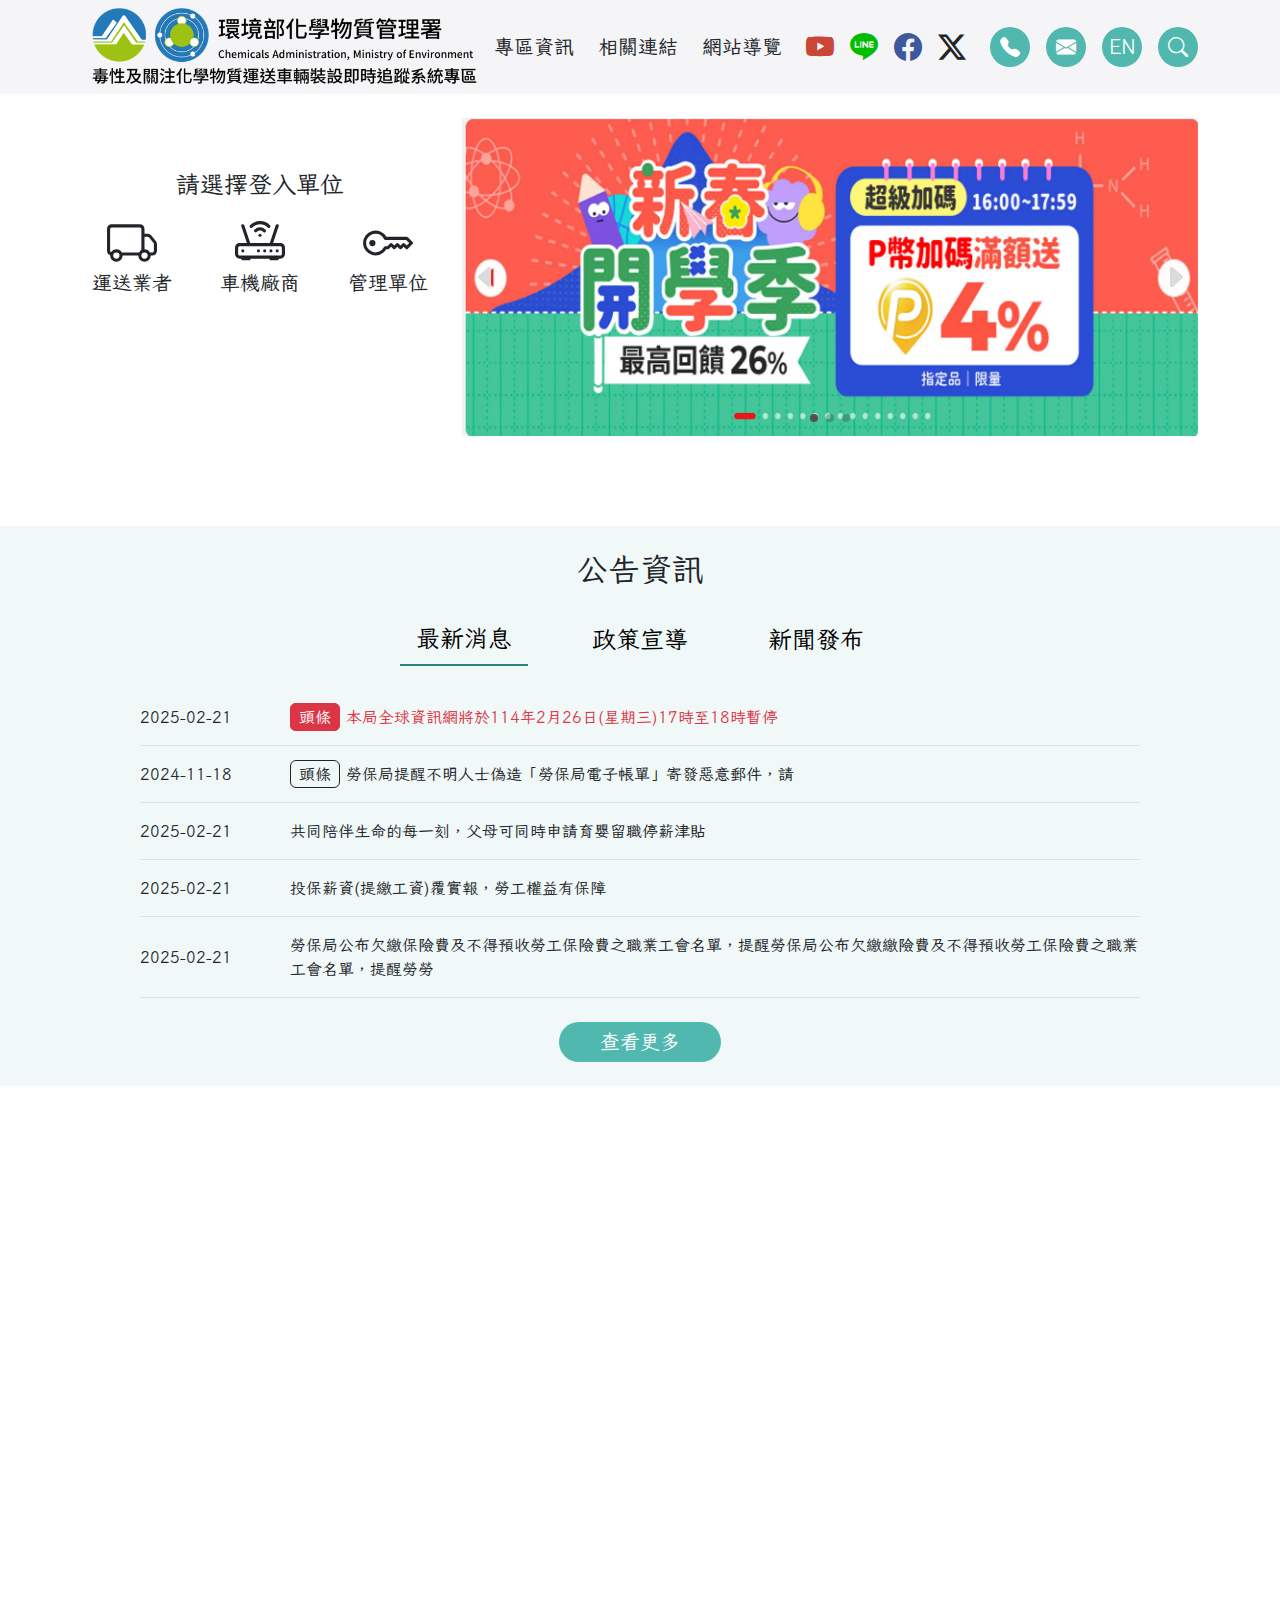
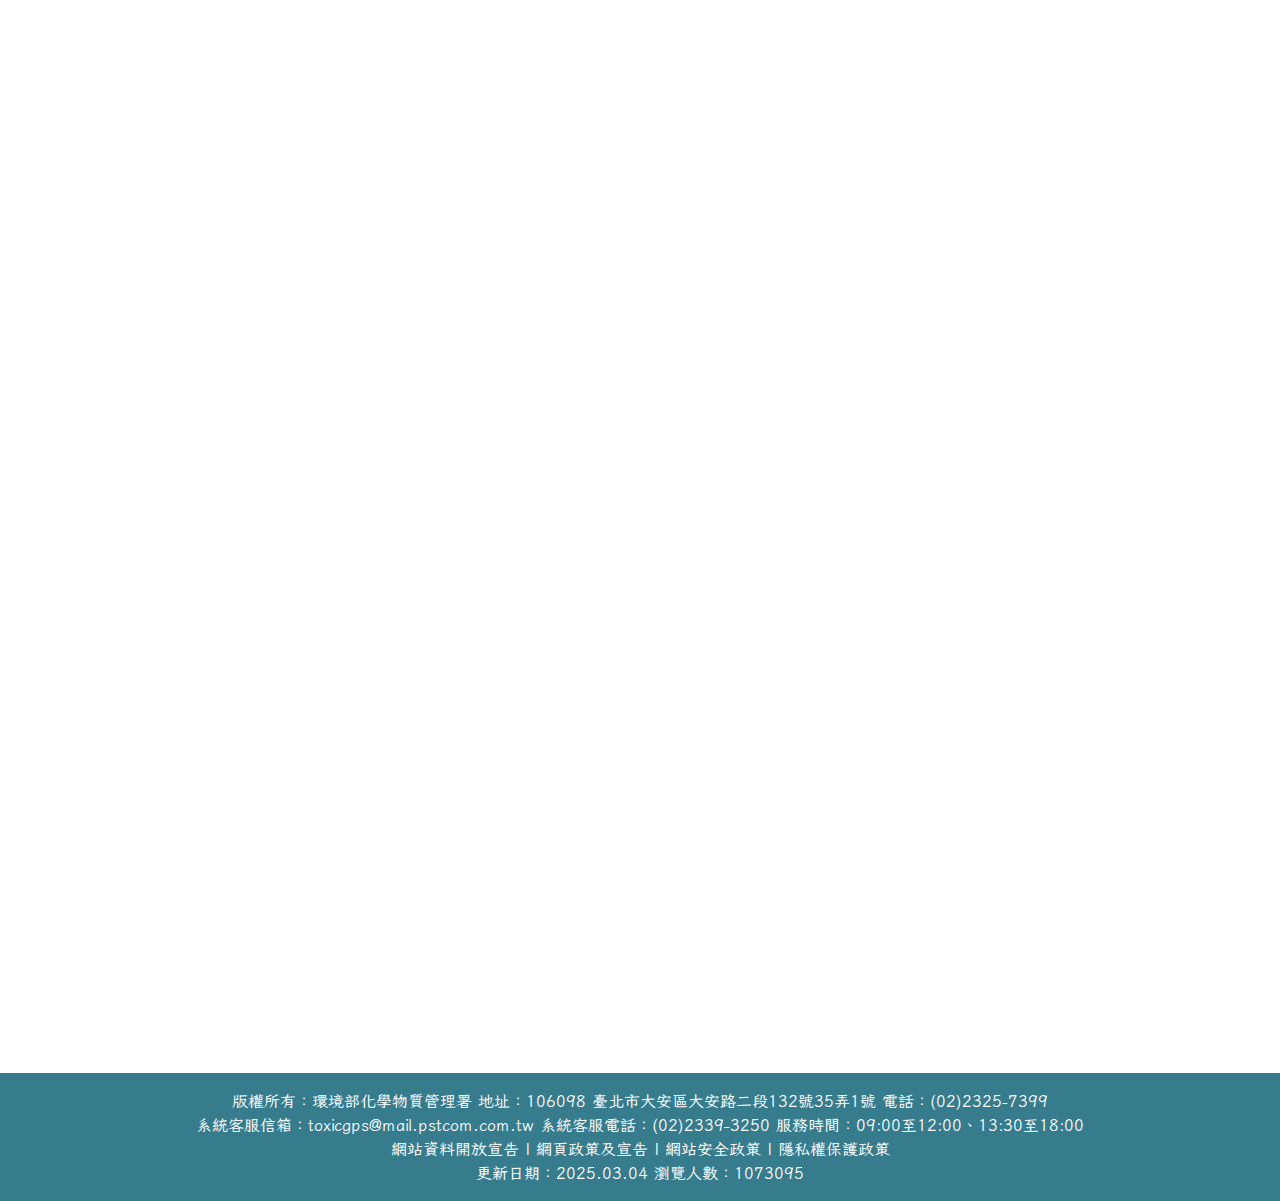
==== index.html @ 1adae169 "調整RWD" ====
<!DOCTYPE html>
<html lang="zh-Hant-TW">
  <head>
    <meta charset="UTF-8" />
    <meta name="viewport" content="width=device-width, initial-scale=1.0" />
    <link href="./images/favicon.png" rel="icon" type="image/x-icon" />
    <title>毒性及關注化學物質運送車輛即時追蹤系統專區</title>
    <link rel="stylesheet" href="./css/bootstrap.min.css" />
    <link rel="stylesheet" href="./css/bootstrap-icons.min.css" />
    <link rel="stylesheet" href="./css/swiper-bundle.min.css" />
    <link rel="stylesheet" href="./css/aos.css" />
    <link rel="stylesheet" href="./css/base.css" />
    <link rel="stylesheet" href="./css/index.css" />
  </head>
  <body>
    <header class="headerBg fixed-top p-2" style="z-index: 100">
      <a href="#R" class="tactile" title="跳到主要內容"
        ><span>跳到主要內容</span></a
      >
      <div class="container d-block d-xl-flex justify-content-between">
        <a href="./index.html" class="logo d-block mx-auto mx-xl-0 mb-3 mb-md-0"
          ><h1>環境部化學物質管理署</h1></a
        >
        <nav class="d-flex justify-content-between justify-content-lg-start gap-4 px-3 px-lg-0">
          <ul class="infoList d-block d-lg-flex align-items-center gap-4">
            <li class="infoWrapItem"><p class="fsc-1">專區資訊</p></li>
            <li><a href="./02g.html" class="fsc-1">相關連結</a></li>
            <li><a href="./sitemap.html" class="fsc-1">網站導覽</a></li>
          </ul>
          <div class="d-lg-flex gap-4">
            <ul class="d-flex align-items-center gap-3 mb-2 mb-md-0">
              <li>
                <a href="#"
                  ><i class="bi bi-youtube fsc-3" style="color: #ca4638"></i
                ></a>
              </li>
              <li>
                <a href="#"
                  ><i class="bi bi-line fsc-3" style="color: #00bd00"></i
                ></a>
              </li>
              <li>
                <a href="#"
                  ><i class="bi bi-facebook fsc-3" style="color: #3c589e"></i
                ></a>
              </li>
              <li>
                <a href="#"><i class="bi bi-twitter-x fsc-3"></i></a>
              </li>
            </ul>
            <ul class="d-flex align-items-center gap-3">
              <li>
                <a
                  href="./contactphone.html"
                  class="iconBg d-flex justify-content-center align-items-center rounded-5"
                  ><i class="bi bi-telephone-fill text-white fsc-1"></i
                ></a>
              </li>
              <li>
                <a
                  href="https://epamail.moenv.gov.tw/Front/MailBoxHome"
                  target="_blank"
                  rel="noopener"
                  class="iconBg d-flex justify-content-center align-items-center rounded-5"
                  ><i class="bi bi-envelope-fill text-white fsc-1"></i
                ></a>
              </li>
              <li>
                <a
                  href="#"
                  class="iconBg d-flex justify-content-center align-items-center rounded-5"
                  ><span class="text-white fsc-1">EN</span></a
                >
              </li>
              <li>
                <a
                  href="./search.html"
                  class="iconBg d-flex justify-content-center align-items-center rounded-5"
                  ><i class="bi bi-search text-white fsc-1"></i
                ></a>
              </li>
            </ul>
          </div>
        </nav>
      </div>

      <div class="headerInfoWrap container position-relative gap-5 p-4">
        <ul>
          <li class="fsc-1 mb-2" style="color: #7f7f7f">車輛審驗</li>
          <li class="fsc-1 ms-3 mb-2">
            <a href="./02c.html">正式核可車機型號</a>
          </li>
          <li class="fsc-1 ms-3 mb-2">環境部委託審驗單位</li>
        </ul>
        <ul>
          <li class="fsc-1 mb-2" style="color: #7f7f7f">操作流程</li>
          <li class="fsc-1 ms-3 mb-2">
            <a
              href="https://toxicgps.moenv.gov.tw/gpszone/download/113%E5%B9%B4%E6%AF%92%E9%97%9C%E5%8C%96%E7%89%A9GPS%E5%AF%A9%E9%A9%97%E6%89%8B%E5%86%8A.pdf
            "
              target="_blank"
              >系統審驗操作手冊</a
            >
          </li>
          <li class="fsc-1 ms-3 mb-2">系統審驗操作影片</li>
        </ul>
        <ul>
          <li class="fsc-1 mb-2" style="color: #7f7f7f">參考資料</li>
          <li class="fsc-1 ms-3 mb-2">
            <a
              href="https://toxicgps.moenv.gov.tw/gpszone/download/113GPS%E8%AA%AA%E6%98%8E%E6%9C%83%E7%B0%A1%E5%A0%B1_%E4%BF%AE%E8%A8%82%E7%89%88.pdf
            "
              target="_blank"
              >業者說明會簡報</a
            >
          </li>
          <li class="fsc-1 ms-3 mb-2">
            <a
              href="https://toxicgps.moenv.gov.tw/gpszone/download/%E8%BB%8A%E6%A9%9F%E5%85%88%E6%9C%9F%E6%B8%AC%E8%A9%A6%E6%96%87%E4%BB%B6_112.zip
            "
              >車機先期測試資料表</a
            >
          </li>
        </ul>
      </div>
    </header>
    <div class="backdrop-blur position-fixed start-0 top-0"></div>
    <main class="mainTop">
      <section class="position-relative" data-aos="fade-right">
        <a accesskey="R" href="#R" name="R" title="主內容區域" id="AR">:::</a>
        <div class="container">
          <div class="row my-4" style="min-height: 384px">
            <div id="loginList" class="col-lg-4 order-1 order-lg-0 mt-4">
              <p class="text-center fsc-2 mt-4 mb-3">請選擇登入單位</p>
              <div class="d-flex justify-content-center gap-5">
                <div id="userBtn" class="cursor-pointer text-center">
                  <svg
                    xmlns="http://www.w3.org/2000/svg"
                    width="50"
                    height="50"
                    fill="currentColor"
                    class="bi bi-truck"
                    viewBox="0 0 16 16"
                  >
                    <path
                      d="M0 3.5A1.5 1.5 0 0 1 1.5 2h9A1.5 1.5 0 0 1 12 3.5V5h1.02a1.5 1.5 0 0 1 1.17.563l1.481 1.85a1.5 1.5 0 0 1 .329.938V10.5a1.5 1.5 0 0 1-1.5 1.5H14a2 2 0 1 1-4 0H5a2 2 0 1 1-3.998-.085A1.5 1.5 0 0 1 0 10.5zm1.294 7.456A2 2 0 0 1 4.732 11h5.536a2 2 0 0 1 .732-.732V3.5a.5.5 0 0 0-.5-.5h-9a.5.5 0 0 0-.5.5v7a.5.5 0 0 0 .294.456M12 10a2 2 0 0 1 1.732 1h.768a.5.5 0 0 0 .5-.5V8.35a.5.5 0 0 0-.11-.312l-1.48-1.85A.5.5 0 0 0 13.02 6H12zm-9 1a1 1 0 1 0 0 2 1 1 0 0 0 0-2m9 0a1 1 0 1 0 0 2 1 1 0 0 0 0-2"
                    />
                  </svg>
                  <p class="fsc-1">運送業者</p>
                </div>
                <div class="cursor-pointer text-center">
                  <svg
                    xmlns="http://www.w3.org/2000/svg"
                    width="50"
                    height="50"
                    fill="currentColor"
                    class="bi bi-router"
                    viewBox="0 0 16 16"
                  >
                    <path
                      d="M5.525 3.025a3.5 3.5 0 0 1 4.95 0 .5.5 0 1 0 .707-.707 4.5 4.5 0 0 0-6.364 0 .5.5 0 0 0 .707.707"
                    />
                    <path
                      d="M6.94 4.44a1.5 1.5 0 0 1 2.12 0 .5.5 0 0 0 .708-.708 2.5 2.5 0 0 0-3.536 0 .5.5 0 0 0 .707.707ZM2.5 11a.5.5 0 1 1 0-1 .5.5 0 0 1 0 1m4.5-.5a.5.5 0 1 0 1 0 .5.5 0 0 0-1 0m2.5.5a.5.5 0 1 1 0-1 .5.5 0 0 1 0 1m1.5-.5a.5.5 0 1 0 1 0 .5.5 0 0 0-1 0m2 0a.5.5 0 1 0 1 0 .5.5 0 0 0-1 0"
                    />
                    <path
                      d="M2.974 2.342a.5.5 0 1 0-.948.316L3.806 8H1.5A1.5 1.5 0 0 0 0 9.5v2A1.5 1.5 0 0 0 1.5 13H2a.5.5 0 0 0 .5.5h2A.5.5 0 0 0 5 13h6a.5.5 0 0 0 .5.5h2a.5.5 0 0 0 .5-.5h.5a1.5 1.5 0 0 0 1.5-1.5v-2A1.5 1.5 0 0 0 14.5 8h-2.306l1.78-5.342a.5.5 0 1 0-.948-.316L11.14 8H4.86zM14.5 9a.5.5 0 0 1 .5.5v2a.5.5 0 0 1-.5.5h-13a.5.5 0 0 1-.5-.5v-2a.5.5 0 0 1 .5-.5z"
                    />
                    <path d="M8.5 5.5a.5.5 0 1 1-1 0 .5.5 0 0 1 1 0" />
                  </svg>
                  <p class="fsc-1">車機廠商</p>
                </div>
                <div class="cursor-pointer text-center">
                  <svg
                    xmlns="http://www.w3.org/2000/svg"
                    width="50"
                    height="50"
                    fill="currentColor"
                    class="bi bi-key"
                    viewBox="0 0 16 16"
                  >
                    <path
                      d="M0 8a4 4 0 0 1 7.465-2H14a.5.5 0 0 1 .354.146l1.5 1.5a.5.5 0 0 1 0 .708l-1.5 1.5a.5.5 0 0 1-.708 0L13 9.207l-.646.647a.5.5 0 0 1-.708 0L11 9.207l-.646.647a.5.5 0 0 1-.708 0L9 9.207l-.646.647A.5.5 0 0 1 8 10h-.535A4 4 0 0 1 0 8m4-3a3 3 0 1 0 2.712 4.285A.5.5 0 0 1 7.163 9h.63l.853-.854a.5.5 0 0 1 .708 0l.646.647.646-.647a.5.5 0 0 1 .708 0l.646.647.646-.647a.5.5 0 0 1 .708 0l.646.647.793-.793-1-1h-6.63a.5.5 0 0 1-.451-.285A3 3 0 0 0 4 5"
                    />
                    <path d="M4 8a1 1 0 1 1-2 0 1 1 0 0 1 2 0" />
                  </svg>
                  <p class="fsc-1">管理單位</p>
                </div>
              </div>
            </div>
            <div id="userWrap" class="d-none col-lg-4 order-1 order-lg-0">
              <div
                id="userSelect"
                class="d-flex justify-content-between align-items-center mt-4 mb-3"
              >
                <div class="d-flex">
                  <div class="text-center px-3">
                    <svg
                      xmlns="http://www.w3.org/2000/svg"
                      width="50"
                      height="50"
                      fill="currentColor"
                      class="bi bi-truck"
                      viewBox="0 0 16 16"
                    >
                      <path
                        d="M0 3.5A1.5 1.5 0 0 1 1.5 2h9A1.5 1.5 0 0 1 12 3.5V5h1.02a1.5 1.5 0 0 1 1.17.563l1.481 1.85a1.5 1.5 0 0 1 .329.938V10.5a1.5 1.5 0 0 1-1.5 1.5H14a2 2 0 1 1-4 0H5a2 2 0 1 1-3.998-.085A1.5 1.5 0 0 1 0 10.5zm1.294 7.456A2 2 0 0 1 4.732 11h5.536a2 2 0 0 1 .732-.732V3.5a.5.5 0 0 0-.5-.5h-9a.5.5 0 0 0-.5.5v7a.5.5 0 0 0 .294.456M12 10a2 2 0 0 1 1.732 1h.768a.5.5 0 0 0 .5-.5V8.35a.5.5 0 0 0-.11-.312l-1.48-1.85A.5.5 0 0 0 13.02 6H12zm-9 1a1 1 0 1 0 0 2 1 1 0 0 0 0-2m9 0a1 1 0 1 0 0 2 1 1 0 0 0 0-2"
                      />
                    </svg>
                    <p class="fsc-1">運送業者</p>
                  </div>
                  <div id="line"></div>
                </div>

                <div
                  id="selectLogin"
                  class="d-flex flex-column justify-content-center gap-2"
                >
                  <button
                    type="button"
                    class="selectBtnCustom d-block mx-auto fsc-1 px-3 active"
                    data-select-login="card"
                  >
                    自然人憑證登入</button
                  ><button
                    type="button"
                    class="selectBtnCustom d-block mx-auto fsc-1 px-3"
                    data-select-login="account"
                  >
                    帳號密碼登入
                  </button>
                </div>
                <i
                  id="userCloseBtn"
                  class="cursor-pointer bi bi-x-circle fsc-4"
                ></i>
              </div>
              <div id="cardForm" class="p-2">
                <div class="d-flex align-items-center gap-2 mb-2">
                  <label for="cardNumber" class="form-label w-15 fsc-1"
                    >卡片</label
                  >
                  <input
                    type="text"
                    class="form-control w-50 border-black"
                    id="cardNumber"
                  />
                  <button type="button" class="btnCustom w-35 fsc-1">重新偵測</button>
                </div>
                <div class="d-flex align-items-center gap-2 mb-2">
                  <label for="pinNumber" class="form-label w-15 fsc-1"
                    >PIN碼</label
                  >
                  <input
                    type="text"
                    class="form-control w-85 border-black"
                    id="pinNumber"
                  />
                </div>
                <div class="d-flex justify-content-between gap-3 p-2">
                  <button
                    type="button"
                    id="cardNoticeBtn"
                    class="btnCustom position-relative fsc-1"
                  >
                    注意事項
                  </button>
                  <div
                    id="cardNoticeWrap"
                    class="d-none position-absolute bg-white border border-black rounded-2 p-2"
                    style="width: 380px; z-index: 50; margin-top: 4rem"
                  >
                    <ol>
                      <li class="mb-2">
                        <p>
                          1.
                          請將憑證插入讀卡機進行登入驗證，系統未讀取到卡片請按「重新偵測卡片」。
                        </p>
                      </li>
                      <li class="mb-2">
                        <p>
                          2.
                          尚未安裝客戶端程式、無法正常使用者，請(重新)安裝跨平台網頁元件<a
                            href="https://moica.nat.gov.tw/rac_plugin.html"
                            target="_blank"
                            style="color: blue"
                            >(https://moica.nat.gov.tw/rac_plugin.html)</a
                          >。
                        </p>
                      </li>
                      <li>
                        <p>
                          3.
                          自然人憑證帳號申請及綁定操作流程請參考「專區訊息」>「操作流程」。
                        </p>
                      </li>
                    </ol>
                    <div
                      class="position-absolute top-0 start-100 translate-middle"
                      style="z-index: 60"
                    >
                      <i
                        id="noticeCloseBtn"
                        class="cursor-pointer bi bi-x-circle-fill fsc-3"
                      ></i>
                    </div>
                  </div>
                  <button type="button" class="registerBtn btnCustom fsc-1">申請帳號</button
                  ><button type="button" class="btnCustom fsc-1">登入</button>
                </div>
              </div>
              <div id="accountForm" class="d-none p-2">
                <div class="d-flex align-items-center gap-2 mb-2">
                  <label for="accountUser" class="form-label w-15 fsc-1"
                    >帳號</label
                  >
                  <input
                    type="text"
                    class="form-control w-75 border-black"
                    id="accountUser"
                  />
                </div>
                <div class="d-flex align-items-center gap-2 mb-2">
                  <label for="accountPassword" class="form-label w-15 fsc-1"
                    >密碼</label
                  >
                  <input
                    type="password"
                    class="form-control w-75 border-black"
                    id="accountPassword"
                  />
                </div>
                <div class="d-flex align-items-center gap-2 mb-2">
                  <label for="checkNumber" class="form-label w-15 fsc-1"
                    >驗證碼</label
                  >
                  <input
                    type="text"
                    class="form-control w-25 border-black"
                    id="checkNumber"
                  />
                  <img
                    src="./images/checkNumber.png"
                    class="w-25 me-2"
                    alt=""
                  />
                  <div class="d-flex gap-3 w-25">
                    <i class="cursor-pointer bi bi-arrow-clockwise fsc-4"></i
                    ><i class="cursor-pointer bi bi-volume-up-fill fsc-4"></i>
                  </div>
                </div>
                <div class="d-flex justify-content-between gap-3 p-2">
                  <button type="button" class="registerBtn btnCustom fsc-1">申請帳號</button
                  ><button type="button" class="btnCustom fsc-1">忘記密碼</button
                  ><button type="button" class="btnCustom fsc-1">登入</button>
                </div>
              </div>
            </div>
            <div class="col-lg-8 order-0 order-lg-1">
              <div class="swiper newsSwiper">
                <div class="swiper-wrapper">
                  <div class="swiper-slide">
                    <img
                      src="./images/example.png"
                      class="d-block w-100"
                      alt="..."
                    />
                  </div>
                  <div class="swiper-slide">
                    <img
                      src="./images/example.png"
                      class="d-block w-100"
                      alt="..."
                    />
                  </div>
                  <div class="swiper-slide">
                    <img
                      src="./images/example.png"
                      class="d-block w-100"
                      alt="..."
                    />
                  </div>
                </div>
                <div class="swiper-pagination"></div>

                <div class="swiper-button-prev">
                  <i
                    class="bi bi-caret-left-fill fsc-3"
                    style="color: #dbdbdb"
                  ></i>
                </div>
                <div class="swiper-button-next">
                  <i
                    class="bi bi-caret-right-fill fsc-3"
                    style="color: #dbdbdb"
                  ></i>
                </div>
              </div>
            </div>
          </div>
        </div>
      </section>

      <section class="newsBg" data-aos="fade-left">
        <div class="container">
          <h2 class="text-center fsc-4 py-4">公告資訊</h2>

          <nav>
            <div
              class="nav nav-tabs d-flex justify-content-center gap-3 gap-md-5 border-0"
              id="info-tab"
              role="tablist"
            >
              <button
                class="nav-link bg-transparent border-0 fsc-2 active"
                style="color: #000"
                id="information-tab"
                data-bs-toggle="tab"
                data-bs-target="#nav-information"
                type="button"
                role="tab"
                aria-controls="nav-information"
                aria-selected="true"
              >
                最新消息
              </button>
              <button
                class="nav-link bg-transparent border-0 fsc-2"
                style="color: #000"
                id="policy-tab"
                data-bs-toggle="tab"
                data-bs-target="#nav-policy"
                type="button"
                role="tab"
                aria-controls="nav-policy"
                aria-selected="false"
              >
                政策宣導
              </button>
              <button
                class="nav-link bg-transparent border-0 fsc-2"
                style="color: #000"
                id="news-tab"
                data-bs-toggle="tab"
                data-bs-target="#nav-news"
                type="button"
                role="tab"
                aria-controls="nav-news"
                aria-selected="false"
              >
                新聞發布
              </button>
            </div>
          </nav>
          <div class="tab-content" id="nav-tabInfoContent">
            <div
              class="tab-pane fade show p-2 p-md-4 active"
              id="nav-information"
              role="tabpanel"
              aria-labelledby="nav-information-tab"
              tabindex="0"
            >
              <ul
                class="newsContent d-block mx-auto text-left mb-4"
                style="max-width: 1000px"
              >
                <li class="border-bottom py-3">
                  <time>2025-02-21</time>
                  <p class="text-danger">
                    <span
                      class="bg-danger border border-danger rounded-2 text-white px-2 py-1"
                      >頭條</span
                    >
                    本局全球資訊網將於114年2月26日(星期三)17時至18時暫停
                  </p>
                </li>
                <li class="border-bottom py-3">
                  <time>2024-11-18</time>
                  <p>
                    <span class="border border-dark rounded-2 px-2 py-1"
                      >頭條</span
                    >
                    勞保局提醒不明人士偽造「勞保局電子帳單」寄發惡意郵件，︀請
                  </p>
                </li>
                <li class="border-bottom py-3">
                  <time>2025-02-21</time>
                  <p>共同陪伴生命的每一刻，︀父母可同時申請育嬰留職停薪津貼</p>
                </li>
                <li class="border-bottom py-3">
                  <time>2025-02-21</time>
                  <p>投保薪資(提繳工資)覆實報，︀勞工權益有保障</p>
                </li>
                <li class="border-bottom py-3">
                  <time>2025-02-21</time>
                  <p>
                    勞保局公布欠繳保險費及不得預收勞工保險費之職業工會名單，︀提醒勞保局公布欠繳繳險費及不得預收勞工保險費之職業工會名單，︀提醒勞勞
                  </p>
                </li>
              </ul>
              <button type="button" class="btnCustom d-block mx-auto fsc-1 px-4 py-1">
                查看更多
              </button>
            </div>
            <div
              class="tab-pane fade p-2 p-md-4"
              id="nav-policy"
              role="tabpanel"
              aria-labelledby="nav-policy-tab"
              tabindex="0"
            >
              ...
            </div>
            <div
              class="tab-pane fade p-2 p-md-4"
              id="nav-news"
              role="tabpanel"
              aria-labelledby="nav-news-tab"
              tabindex="0"
            >
              ...
            </div>
          </div>
        </div>
      </section>

      <section data-aos="fade-up">
        <div class="container">
          <h2 class="text-center fsc-4 py-4">熱門服務</h2>

          <nav>
            <div
              class="nav nav-tabs d-flex flex-column flex-lg-row justify-content-center align-items-center gap-5 border-0 mx-auto mb-4"
              id="service-tab"
              role="tablist"
            >
              <button
                class="nav-link d-flex align-items-center bg-transparent border-0 fsc-2"
                style="color: #000"
                id="rate-tab"
                data-bs-toggle="tab"
                data-bs-target="#nav-rate"
                type="button"
                role="tab"
                aria-controls="nav-rate"
                aria-selected="true"
              >
                <img
                  src="./images/checked.png"
                  class="me-2"
                  style="width: 50px; height: 50px"
                />即時追蹤系統妥善率
              </button>
              <button
                class="nav-link d-flex align-items-center bg-transparent border-0 fsc-2 active"
                style="color: #000"
                id="nav-approve-tab"
                data-bs-toggle="tab"
                data-bs-target="#nav-approve"
                type="button"
                role="tab"
                aria-controls="nav-approve"
                aria-selected="false"
              >
                <img
                  src="./images/protection.png"
                  class="me-2"
                  style="width: 50px; height: 50px"
                />正式核可車輛
              </button>
              <button
                class="nav-link d-flex align-items-center bg-transparent border-0 fsc-2"
                style="color: #000"
                id="nav-proof-tab"
                data-bs-toggle="tab"
                data-bs-target="#nav-proof"
                type="button"
                role="tab"
                aria-controls="nav-proof"
                aria-selected="false"
              >
                <img
                  src="./images/list.png"
                  class="me-2"
                  style="width: 50px; height: 50px"
                />操作證明文件查詢
              </button>
            </div>
          </nav>
          <div class="tab-content mb-4" id="nav-tabServiceContent">
            <div
              class="tab-pane fade border border-dark p-4"
              id="nav-rate"
              role="tabpanel"
              aria-labelledby="nav-rate-tab"
              tabindex="0"
            >
            <div class="row">
              <div class="col-lg-5 mb-5 mb-md-0">
                <div class="d-block d-md-flex gap-2 mb-2">
                  <div class="d-flex align-items-center w-50 mb-2 mb-md-0">
                    <label for="yearSearch" class="form-label">年度查詢：</label>
                    <select
                      id="yearSearch"
                      class="form-select w-50"
                      aria-label="year select"
                    >
                      <option selected>114</option>
                      <option value="113">113</option>
                      <option value="112">112</option>
                      <option value="111">111</option>
                    </select>
                  </div>
                  <div class="d-flex align-items-center w-50">
                    <label for="monthSearch" class="form-label">月份查詢：</label>
                    <select
                      id="monthSearch"
                      class="form-select w-50"
                      aria-label="month select"
                    >
                      <option selected>4</option>
                      <option value="3">3</option>
                      <option value="2">2</option>
                      <option value="1">1</option>
                    </select>
                  </div>
                </div>
                <p>統計日期：114/3/5</p>
                <table
                  class="table table-custom table-bordered border-white table-striped text-center"
                >
                  <thead>
                    <tr>
                      <th scope="col" class="fw-light">車機型號</th>
                      <th scope="col" class="fw-light">妥善率</th>
                    </tr>
                  </thead>
                  <tbody>
                    <tr>
                      <th scope="row" class="fw-light">富德爾FT-168 4G</th>
                      <td class="fw-light">A+</td>
                    </tr>
                    <tr>
                      <th scope="row" class="fw-light">中興MSM0901</th>
                      <td></td>
                    </tr>
                  </tbody>
                </table>
                <span>* 車輛編號謹照管制編號依序排列，無特殊意義 </span>
              </div>
              <div class="col-lg-7">
                <h3 class="fsc-2 mb-2">即時追蹤系統妥善率計算說明：</h3>
                <p>即時追蹤系統妥善率係由系統每月自動計算，以反映車機軟體、硬體及廠商提供維修服務品質是否良好，駕駛人是否維持車機正常運送，於異常狀態時是否即時聯絡車機廠商維修。</p>
                <p class="my-2">*建議新裝置即時追蹤系統者應於採購前謹慎選擇妥善率良好之車機廠商</p>
                <table
                class="table table-bordered border-black text-center mb-2"
              >
                <thead>
                  <tr>
                    <th scope="col" class="fw-light">檢核項目</th>
                    <th scope="col" class="fw-light">說明</th>
                    <th scope="col" class="fw-light">權重</th>
                  </tr>
                </thead>
                <tbody>
                  <tr>
                    <th scope="row" class="fw-light">回傳品質</th>
                    <td>該月回傳率大於85%的車輛數/(該月車機車輛總數-該月未出車之車輛數)</td>
                    <td>75%</td>
                  </tr>
                  <tr>
                    <th scope="row" class="fw-light">維修效能</th>
                    <td>1-(故障車輛數/(該月車機車輛總數-該月未出車之車輛數))</td>
                    <td>25%</td>
                  </tr>
                </tbody>
              </table>
              <h3 class="fsc-2 mb-2">妥善率等級說明：</h3>
              <p class="mb-2">＊表示目前該車機型號車輛數少於10輛</p>
              <ul class="mb-2">
                <li>A+：該車機型號妥善率≧95%</li>
                <li>A ：90%≦該車機型號妥善率<95%</li>
                <li>B+：85%≦該車機型號妥善率<90%</li>
                <li>B ：80%≦該車機型號妥善率<85%</li>
                <li>C ：60%≦該車機型號妥善率<80%</li>
                <li>D ：該車機型號妥善率<60%</li>
              </ul>
              <p>#：表示該車機型號已無車輛</p>
              </div>
            </div>
            </div>
            <div
              class="tab-pane fade show border border-dark p-4 active"
              id="nav-approve"
              role="tabpanel"
              aria-labelledby="nav-approve-tab"
              tabindex="0"
            >
              <div class="row">
                <div class="col-lg-7 mb-5 mb-md-0">
                  <div class="d-block d-md-flex gap-5 mb-2">
                    <div class="d-flex align-items-center mb-2 mb-md-0">
                      <label for="conditionalSearch" class="form-label w-50"
                        >條件查詢：</label
                      >
                      <input
                        type="text"
                        class="form-control"
                        id="conditionalSearch"
                        placeholder="請輸入車號/公司名稱"
                      />
                    </div>
                    <div class="d-flex align-items-center">
                      <label for="countySearch" class="form-label w-75"
                        >縣市：</label
                      >
                      <select
                        id="countySearch"
                        class="form-select"
                        aria-label="county select"
                      >
                        <option selected>全國</option>
                        <option value="台北市">台北市</option>
                        <option value="台中市">台中市</option>
                        <option value="高雄市">高雄市</option>
                      </select>
                    </div>
                  </div>
                  <div class="d-block d-md-flex justify-content-between">
                    <p>查詢時間：2025年1月10日 16:30:34</p>
                    <p>清單下載</p>
                  </div>
                  <table
                    class="table table-custom table-bordered border-white table-striped text-center"
                  >
                    <thead>
                      <tr>
                        <th scope="col" class="fw-light">編號</th>
                        <th scope="col" class="fw-light">車號</th>
                        <th scope="col" class="fw-light">公司名稱</th>
                        <th scope="col" class="fw-light">連絡電話</th>
                        <th scope="col" class="fw-light">縣市</th>
                        <th scope="col" class="fw-light">核可日期</th>
                      </tr>
                    </thead>
                    <tbody>
                      <tr>
                        <th scope="row"></th>
                        <td></td>
                        <td></td>
                        <td></td>
                        <td></td>
                        <td></td>
                      </tr>
                      <tr>
                        <th scope="row"></th>
                        <td></td>
                        <td></td>
                        <td></td>
                        <td></td>
                        <td></td>
                      </tr>
                      <tr>
                        <th scope="row"></th>
                        <td></td>
                        <td></td>
                        <td></td>
                        <td></td>
                        <td></td>
                      </tr>
                    </tbody>
                  </table>
                  <span>* 車輛編號謹照管制編號依序排列，無特殊意義 </span>
                </div>
                <div class="col-lg-5">
                  <div class="svg-container">
                    <svg version="1.1" id="TW_minimal" xmlns="http://www.w3.org/2000/svg" x="0px" y="0px" viewBox="-20 -5 350 430">

                      <!-- 基隆 -->
                      <g class="region" onclick="alert('基隆市')">
                        <rect x="120" y="0" width="180" height="35" rx="5" ry="5" />
                        <text x="210" y="22.5" class="regionLabel" text-anchor="middle">基隆市</text>
                      </g>

                      <!-- 臺北 -->
                      <g class="region" onclick="alert('臺北市')">
                        <rect x="240" y="35" width="60" height="35" rx="5" ry="5" />
                        <text x="270" y="57.5" class="regionLabel" text-anchor="middle">臺北市</text>
                      </g>

                      <!-- 新北 -->
                      <g class="region" onclick="alert('新北市')">
                        <rect x="120" y="35" width="120" height="35" rx="5" ry="5" />
                        <text x="180" y="57.5" class="regionLabel" text-anchor="middle">新北市</text>
                      </g>

                      <!-- 桃園 -->
                      <g class="region" onclick="alert('桃園市')">
                        <rect x="120" y="70" width="120" height="35" rx="5" ry="5" />
                        <text x="180" y="92.5" class="regionLabel" text-anchor="middle">桃園市</text>
                      </g>

                      <!-- 宜蘭 -->
                      <g class="region" onclick="alert('宜蘭縣')">
                        <rect x="240" y="70" width="60" height="70" rx="5" ry="5" />
                        <text x="270" y="107.5" class="regionLabel" text-anchor="middle">宜蘭縣</text>
                      </g>

                      <!-- 新竹市 -->
                      <g class="region" onclick="alert('新竹市')">
                        <rect x="120" y="105" width="60" height="35" rx="5" ry="5" />
                        <text x="150" y="127.5" class="regionLabel" text-anchor="middle">新竹市</text>
                      </g>

                      <!-- 新竹縣 -->
                      <g class="region" onclick="alert('新竹縣')">
                        <rect x="180" y="105" width="60" height="35" rx="5" ry="5" />
                        <text x="210" y="127.5" class="regionLabel" text-anchor="middle">新竹縣</text>
                      </g>

                      <!-- 苗栗 -->
                      <g class="region" onclick="alert('苗栗縣')">
                        <rect x="120" y="140" width="120" height="35" rx="5" ry="5" />
                        <text x="180" y="162.5" class="regionLabel" text-anchor="middle">苗栗縣</text>
                      </g>

                      <!-- 臺中 -->
                      <g class="region" onclick="alert('臺中市')">
                        <rect x="120" y="175" width="120" height="35" rx="5" ry="5" />
                        <text x="180" y="197.5" class="regionLabel" text-anchor="middle">臺中市</text>
                      </g>

                      <!-- 彰化 -->
                      <g class="region" onclick="alert('彰化縣')">
                        <rect x="120" y="210" width="60" height="35" rx="5" ry="5" />
                        <text x="150" y="232.5" class="regionLabel" text-anchor="middle">彰化縣</text>
                      </g>

                      <!-- 南投 -->
                      <g class="region" onclick="alert('南投縣')">
                        <rect x="180" y="210" width="60" height="70" rx="5" ry="5" />
                        <text x="210" y="247.5" class="regionLabel" text-anchor="middle">南投縣</text>
                      </g>

                      <!-- 雲林 -->
                      <g class="region" onclick="alert('雲林縣')">
                        <rect x="120" y="245" width="60" height="35" rx="5" ry="5" />
                        <text x="150" y="267.5" class="regionLabel" text-anchor="middle">雲林縣</text>
                      </g>

                      <!-- 嘉義市 -->
                      <g class="region" onclick="alert('嘉義市')">
                        <rect x="120" y="280" width="60" height="35" rx="5" ry="5" />
                        <text x="150" y="302.5" class="regionLabel" text-anchor="middle">嘉義市</text>
                      </g>

                      <!-- 嘉義縣 -->
                      <g class="region" onclick="alert('嘉義縣')">
                        <rect x="180" y="280" width="60" height="35" rx="5" ry="5" />
                        <text x="210" y="302.5" class="regionLabel" text-anchor="middle">嘉義縣</text>
                      </g>

                      <!-- 臺南 -->
                      <g class="region" onclick="alert('臺南市')">
                        <rect x="120" y="315" width="120" height="35" rx="5" ry="5" />
                        <text x="180" y="337.5" class="regionLabel" text-anchor="middle">臺南市</text>
                      </g>

                      <!-- 高雄 -->
                      <g class="region" onclick="alert('高雄市')">
                        <rect x="120" y="350" width="120" height="35" rx="5" ry="5" />
                        <text x="180" y="372.5" class="regionLabel" text-anchor="middle">高雄市</text>
                      </g>

                      <!-- 屏東 -->
                      <g class="region" onclick="alert('屏東縣')">
                        <rect x="120" y="385" width="180" height="35" rx="5" ry="5" />
                        <text x="210" y="407.5" class="regionLabel" text-anchor="middle">屏東縣</text>
                      </g>

                      <!-- 臺東 -->
                      <g class="region" onclick="alert('臺東縣')">
                        <rect x="240" y="280" width="60" height="105" rx="5" ry="5" />
                        <text x="270" y="337.5" class="regionLabel" text-anchor="middle">臺東縣</text>
                      </g>

                      <!-- 花蓮 -->
                      <g class="region" onclick="alert('花蓮縣')">
                        <rect x="240" y="140" width="60" height="140" rx="5" ry="5" />
                        <text x="270" y="215" class="regionLabel" text-anchor="middle">花蓮縣</text>
                      </g>

                      <!-- 澎湖 -->
                      <g class="region" onclick="alert('澎湖縣')">
                        <rect x="0" y="175" width="60" height="35" rx="5" ry="5" />
                        <text x="30" y="197.5" class="regionLabel" text-anchor="middle">澎湖縣</ext>
                      </g>

                      <!-- 金門 -->
                      <g class="region" onclick="alert('金門縣')">
                        <rect x="0" y="105" width="60" height="35" rx="5" ry="5" />
                        <text x="30" y="127.5" class="regionLabel" text-anchor="middle">金門縣</ext>
                      </g>

                      <!-- 連江 -->
                      <g class="region" onclick="alert('連江縣')">
                        <rect x="0" y="35" width="60" height="35" rx="5" ry="5" />
                        <text x="30" y="57.5" class="regionLabel" text-anchor="middle">連江縣</ext>
                      </g>

                    </svg>
                  </div>
                </div>
              </div>
            </div>
            <div
              class="tab-pane fade border border-dark p-4"
              id="nav-proof"
              role="tabpanel"
              aria-labelledby="nav-proof-tab"
              tabindex="0"
            >
            <div class="d-flex align-items-center mb-4">
              <label for="documentSearch" class="form-label"
                >條件查詢：</label
              >
              <input
                type="text"
                class="form-control w-50"
                id="documentSearch"
                placeholder="請輸入管制編號/公司名稱"
              />
            </div>
            <table
              class="table table-custom table-bordered border-white table-striped text-center"
            >
              <thead>
                <tr>
                  <th scope="col" class="fw-light">管制編號</th>
                  <th scope="col" class="fw-light">公司名稱</th>
                  <th scope="col" class="fw-light">檔案下載</th>
                </tr>
              </thead>
              <tbody>
                <tr>
                  <th scope="row">F5801604</th>
                  <td>振興發科技有限公司</td>
                  <td><a href="#">下載</a></td>
                </tr>
                <tr>
                  <th scope="row">F5801604</th>
                  <td>振興發科技有限公司</td>
                  <td><a href="#">下載</a></td>
                </tr>
                <tr>
                  <th scope="row">F5801604</th>
                  <td>振興發科技有限公司</td>
                  <td><a href="#">下載</a></td>
                </tr>
              </tbody>
            </table>
            </div>
          </div>
        </div>
      </section>

      <section class="infoBg" data-aos="fade-up">
        <div class="container">
          <h2 class="text-center fsc-4 py-4" style="color: #fff">資訊揭露</h2>
          <div class="row justify-content-center pb-3">
            <div class="col-10 position-relative px-5 py-4">
              <div class="swiper infoSwiper">
                <div class="swiper-wrapper">
                  <div class="swiper-slide">
                    <p><span class="fsc-4">488</span> 種</p>
                    <p>列管毒性化學物質</p>
                    <p>(更新日期114-02-07)</p>
                  </div>
                  <div class="swiper-slide">
                    <p><span class="fsc-4">18</span> 種</p>
                    <p>列管毒性化學物質</p>
                    <p>(更新日期114-02-07)</p>
                  </div>
                  <div class="swiper-slide">
                    <p><span class="fsc-4">3,970</span> 家</p>
                    <p>列管毒性化學物質列管家數</p>
                    <p>(更新日期114-02-07)</p>
                  </div>
                  <div class="swiper-slide">
                    <p><span class="fsc-4">1,575</span> 家</p>
                    <p>列管毒性化學物質列管家數</p>
                    <p>(更新日期114-02-07)</p>
                  </div>
                  <div class="swiper-slide">
                    <p><span class="fsc-4">488</span> 種</p>
                    <p>列管毒性化學物質</p>
                    <p>(更新日期114-02-06)</p>
                  </div>
                  <div class="swiper-slide">
                    <p><span class="fsc-4">18</span> 種</p>
                    <p>列管毒性化學物質</p>
                    <p>(更新日期114-02-06)</p>
                  </div>
                  <div class="swiper-slide">
                    <p><span class="fsc-4">3,970</span> 家</p>
                    <p>列管毒性化學物質列管家數</p>
                    <p>(更新日期114-02-06)</p>
                  </div>
                  <div class="swiper-slide">
                    <p><span class="fsc-4">1,575</span> 家</p>
                    <p>列管毒性化學物質列管家數</p>
                    <p>(更新日期114-02-06)</p>
                  </div>
                </div>
                <div class="swiper-button-prev"></div>
                <div class="swiper-button-next"></div>
              </div>
            </div>
          </div>
        </div>
      </section>

      <section class="businessWrap" data-aos="fade-up">
        <div class="container">
          <h2 class="text-center fsc-4 py-4">核心業務</h2>

          <ul class="row">
            <li class="col-md-6 col-lg-4 mb-4">
              <a
                href="#"
                class="hoverScale"
                style="height: 200px"
                title="毒性及關注化學物質分類說明(另開新視窗)"
              >
                <div
                  class="pic pic-fill"
                  style="
                    background-image: url(./images/example2.png);
                    background-size: cover;
                    background-position: center center;
                    background-repeat: no-repeat;
                    height: 200px;
                  "
                >
                  <div class="imgInner">
                    <p class="text-center fsc-2">
                      毒性及關注化學物質<br />分類說明
                    </p>
                  </div>
                </div>
              </a>
            </li>
            <li class="col-md-6 col-lg-4 mb-4">
              <a
                href="#"
                class="hoverScale"
                style="height: 200px"
                title="毒性及關注化學物質審驗手冊(另開新視窗)"
              >
                <div
                  class="pic pic-fill"
                  style="
                    background-image: url(./images/example3.jpg);
                    background-size: cover;
                    background-position: center center;
                    background-repeat: no-repeat;
                    height: 200px;
                  "
                >
                  <div class="imgInner">
                    <p class="text-center fsc-2">
                      毒性及關注化學物質<br />審驗手冊
                    </p>
                  </div>
                </div>
              </a>
            </li>
            <li class="col-md-6 col-lg-4 mb-4">
              <a
                href="#"
                class="hoverScale"
                style="height: 200px"
                title="毒性及關注化學物質系統操作教學(另開新視窗)"
              >
                <div
                  class="pic pic-fill"
                  style="
                    background-image: url(./images/example2.png);
                    background-size: cover;
                    background-position: center center;
                    background-repeat: no-repeat;
                    height: 200px;
                  "
                >
                  <div class="imgInner">
                    <p class="text-center fsc-2">
                      毒性及關注化學物質<br />系統操作教學
                    </p>
                  </div>
                </div>
              </a>
            </li>
            <li class="col-md-6 col-lg-4 mb-4">
              <a
                href="#"
                class="hoverScale"
                style="height: 200px"
                title="毒性及關注化學物質運送車輛即時追蹤系統(另開新視窗)"
              >
                <div
                  class="pic pic-fill"
                  style="
                    background-image: url(./images/example2.png);
                    background-size: cover;
                    background-position: center center;
                    background-repeat: no-repeat;
                    height: 200px;
                  "
                >
                  <div class="imgInner">
                    <p class="text-center fsc-2">
                      毒性及關注化學物質<br />運送車輛即時追蹤系統
                    </p>
                  </div>
                </div>
              </a>
            </li>
            <li class="col-md-6 col-lg-4 mb-4">
              <a
                href="#"
                class="hoverScale"
                style="height: 200px"
                title="毒性及關注化學物質運送表單規定(另開新視窗)"
              >
                <div
                  class="pic pic-fill"
                  style="
                    background-image: url(./images/example2.png);
                    background-size: cover;
                    background-position: center center;
                    background-repeat: no-repeat;
                    height: 200px;
                  "
                >
                  <div class="imgInner">
                    <p class="text-center fsc-2">
                      毒性及關注化學物質<br />運送表單規定
                    </p>
                  </div>
                </div>
              </a>
            </li>
            <li class="col-md-6 col-lg-4 mb-4">
              <a
                href="#"
                class="hoverScale"
                style="height: 200px"
                title="毒性及關注化學物質運送管理辦法(另開新視窗)"
              >
                <div
                  class="pic pic-fill"
                  style="
                    background-image: url(./images/example2.png);
                    background-size: cover;
                    background-position: center center;
                    background-repeat: no-repeat;
                    height: 200px;
                  "
                >
                  <div class="imgInner">
                    <p class="text-center fsc-2">
                      毒性及關注化學物質<br />運送管理辦法
                    </p>
                  </div>
                </div>
              </a>
            </li>
          </ul>
        </div>
      </section>
    </main>
    <footer class="footerBg p-3">
      <div class="container">
        <div class="d-md-none">
          <div class="row">
            <div class="mb-3"><p>版權所有：環境部化學物質管理署</p></div>
            <div class="mb-3">
              <p>地址：106098 臺北市大安區大安路二段132號35弄1號</p>
            </div>
            <div class="mb-3">
              <a href="tel:+886-2-23257399">電話：(02)2325-7399</a>
            </div>
          </div>
          <div class="row">
            <div class="mb-3">
              <a href="mailto:toxicgps@mail.pstcom.com.tw"
                >系統客服信箱：toxicgps@mail.pstcom.com.tw</a
              >
            </div>
            <div class="mb-3">
              <a href="tel:+886-2-23393250">系統客服電話：(02)2339-3250</a>
            </div>
            <div class="mb-3">
              <p>服務時間：09:00至12:00、13:30至18:00</p>
            </div>
          </div>
          <div class="row">
            <div class="col-6 mb-3">
              <a href="https://www.moenv.gov.tw/announcement/publicdeclare/913.html" target="_blank" title="網站資料開放宣告(另開新視窗)">網站資料開放宣告</a>
            </div>
            <div class="col-6 mb-3">
              <a href="https://www.moenv.gov.tw/announcement/316.html" target="_blank" title="網頁政策及宣告(另開新視窗)">網頁政策及宣告</a>
            </div>
            <div class="col-6 mb-3">
              <a href="https://www.moenv.gov.tw/announcement/security/2849.html" target="_blank" title="網站安全政策(另開新視窗)">網站安全政策</a>
            </div>
            <div class="col-6 mb-3">
              <a href="https://www.moenv.gov.tw/announcement/privacy/1037.html" target="_blank" title="隱私權保護政策(另開新視窗)">隱私權保護政策</a>
            </div>
          </div>
        </div>
        <div class="d-none d-md-block text-center">
          <p>
            版權所有：環境部化學物質管理署 地址：106098
            臺北市大安區大安路二段132號35弄1號 電話：(02)2325-7399
          </p>
          <p>
            系統客服信箱：toxicgps@mail.pstcom.com.tw
            系統客服電話：(02)2339-3250 服務時間：09:00至12:00、13:30至18:00
          </p>
          <div>
            <a href="https://www.moenv.gov.tw/announcement/publicdeclare/913.html" target="_blank" title="網站資料開放宣告(另開新視窗)">網站資料開放宣告</a> | <a href="https://www.moenv.gov.tw/announcement/316.html" target="_blank" title="網頁政策及宣告(另開新視窗)">網頁政策及宣告</a> |
            <a href="https://www.moenv.gov.tw/announcement/security/2849.html" target="_blank" title="網站安全政策(另開新視窗)">網站安全政策</a> |
            <a href="https://www.moenv.gov.tw/announcement/privacy/1037.html" target="_blank" title="隱私權保護政策(另開新視窗)">隱私權保護政策</a>
          </div>
          <p>更新日期：2025.03.04 瀏覽人數：1073095</p>
        </div>
      </div>
    </footer>
  </body>

  <script src="./js/bootstrap.min.js"></script>
  <script src="./js/swiper-bundle.min.js"></script>
  <script src="./js/vivus.min.js"></script>
  <script src="./js/aos.js"></script>
  <script src="./js/header.js"></script>
  <script src="./js/index.js"></script>
</html>
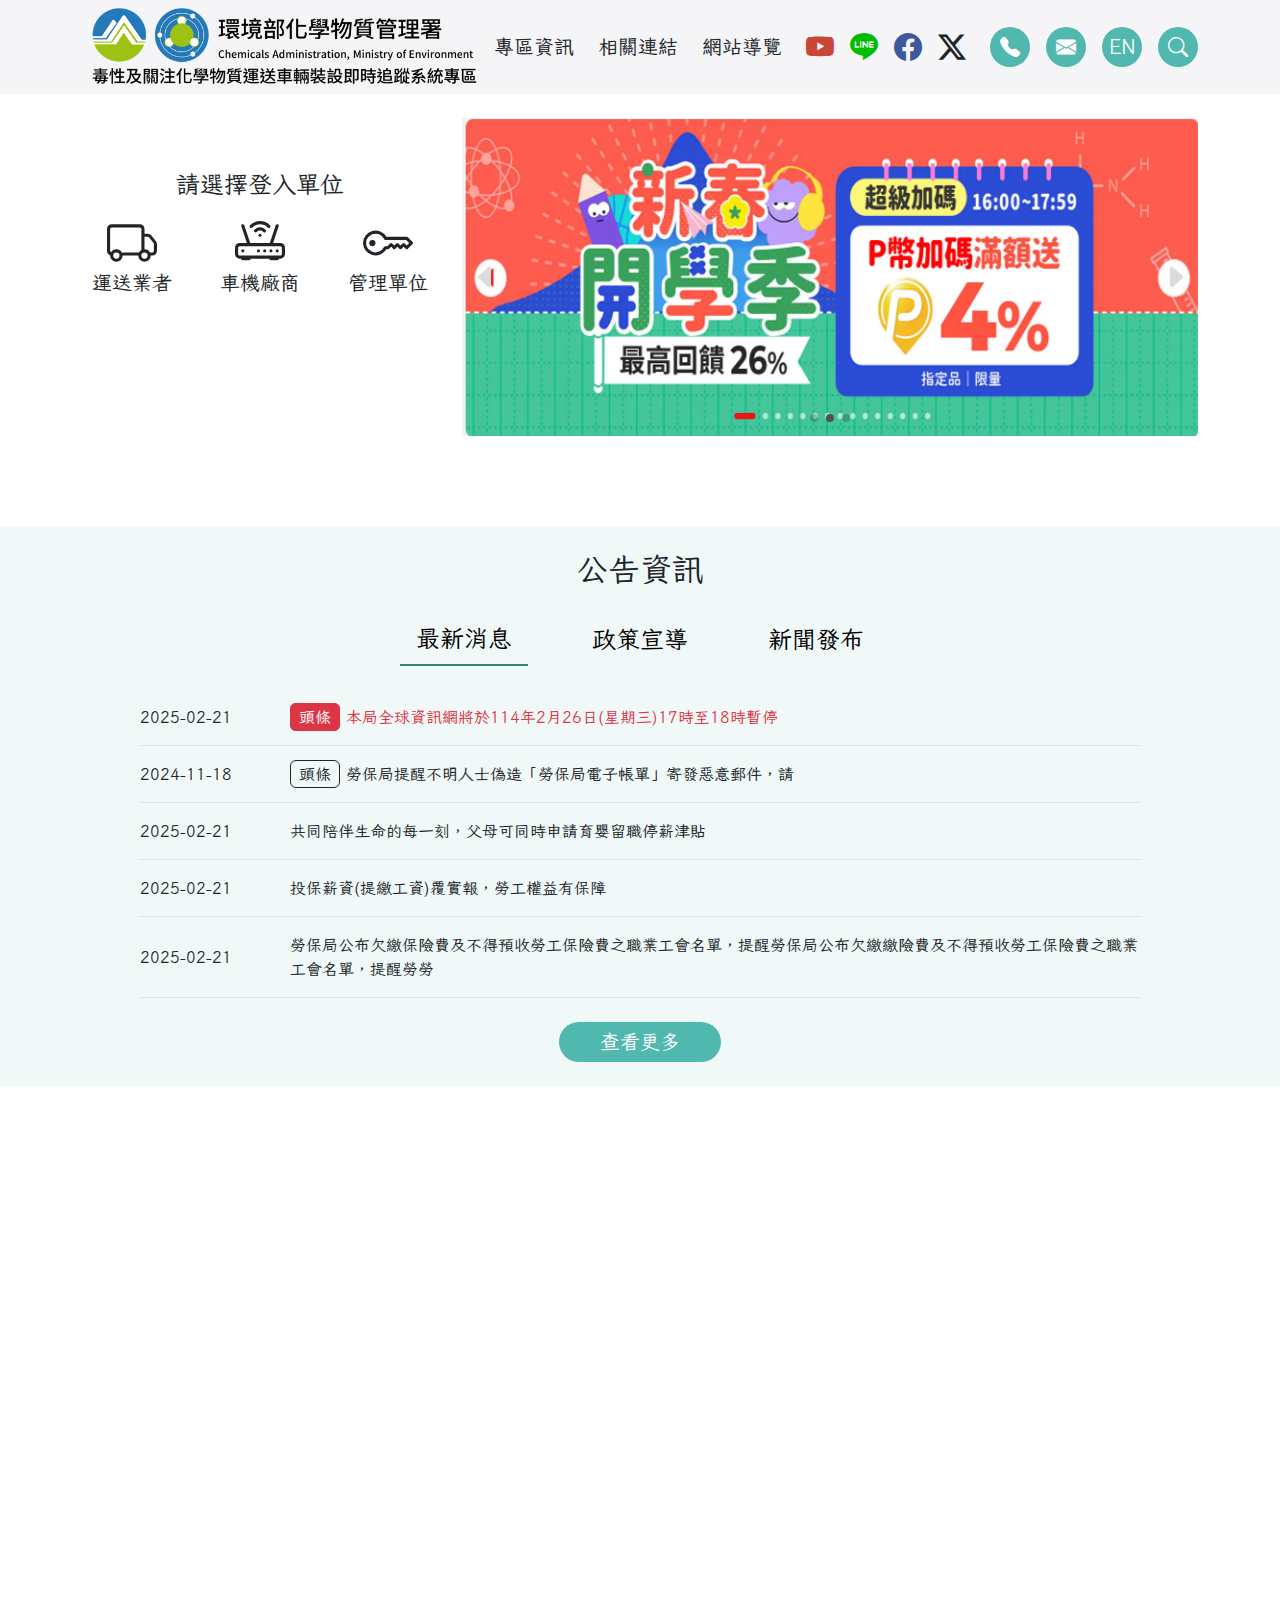
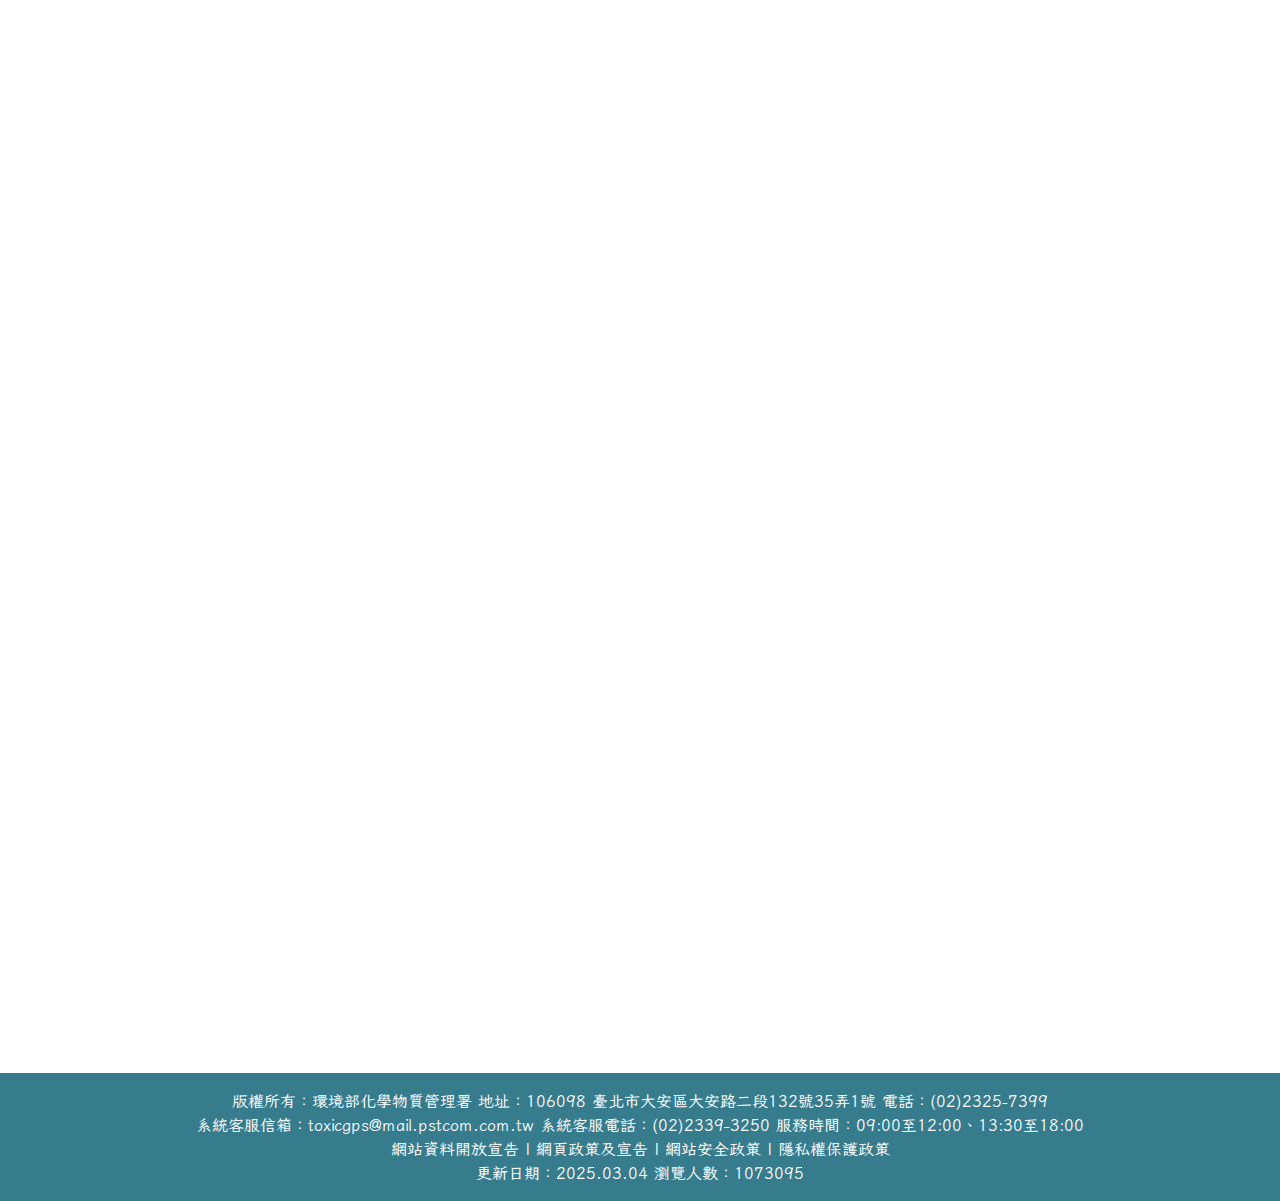
==== commit 4fbbc93f: "統一使用小駝峰自訂樣式" ====
--- a/index.html
+++ b/index.html
@@ -124,7 +124,7 @@
         </ul>
       </div>
     </header>
-    <div class="backdrop-blur position-fixed start-0 top-0"></div>
+    <div class="backdropBlur position-fixed start-0 top-0"></div>
     <main class="mainTop">
       <section class="position-relative" data-aos="fade-right">
         <a accesskey="R" href="#R" name="R" title="主內容區域" id="AR">:::</a>
@@ -598,11 +598,11 @@
             <div class="row">
               <div class="col-lg-5 mb-5 mb-md-0">
                 <div class="d-block d-md-flex gap-2 mb-2">
-                  <div class="d-flex align-items-center w-50 mb-2 mb-md-0">
-                    <label for="yearSearch" class="form-label">年度查詢：</label>
+                  <div class="d-flex align-items-center mb-2 mb-md-0">
+                    <label for="yearSearch" class="form-label w-50">年度查詢：</label>
                     <select
                       id="yearSearch"
-                      class="form-select w-50"
+                      class="form-select"
                       aria-label="year select"
                     >
                       <option selected>114</option>
@@ -611,11 +611,11 @@
                       <option value="111">111</option>
                     </select>
                   </div>
-                  <div class="d-flex align-items-center w-50">
-                    <label for="monthSearch" class="form-label">月份查詢：</label>
+                  <div class="d-flex align-items-center">
+                    <label for="monthSearch" class="form-label w-50">月份查詢：</label>
                     <select
                       id="monthSearch"
-                      class="form-select w-50"
+                      class="form-select"
                       aria-label="month select"
                     >
                       <option selected>4</option>
@@ -711,7 +711,7 @@
                       />
                     </div>
                     <div class="d-flex align-items-center">
-                      <label for="countySearch" class="form-label w-75"
+                      <label for="countySearch" class="form-label w-50"
                         >縣市：</label
                       >
                       <select
@@ -773,137 +773,115 @@
                   <span>* 車輛編號謹照管制編號依序排列，無特殊意義 </span>
                 </div>
                 <div class="col-lg-5">
-                  <div class="svg-container">
+                  <div class="svgContainer">
                     <svg version="1.1" id="TW_minimal" xmlns="http://www.w3.org/2000/svg" x="0px" y="0px" viewBox="-20 -5 350 430">
 
-                      <!-- 基隆 -->
-                      <g class="region" onclick="alert('基隆市')">
+                      <g class="region" data-region="基隆市">
                         <rect x="120" y="0" width="180" height="35" rx="5" ry="5" />
                         <text x="210" y="22.5" class="regionLabel" text-anchor="middle">基隆市</text>
                       </g>
 
-                      <!-- 臺北 -->
-                      <g class="region" onclick="alert('臺北市')">
+                      <g class="region" data-region="臺北市">
                         <rect x="240" y="35" width="60" height="35" rx="5" ry="5" />
                         <text x="270" y="57.5" class="regionLabel" text-anchor="middle">臺北市</text>
                       </g>
 
-                      <!-- 新北 -->
-                      <g class="region" onclick="alert('新北市')">
+                      <g class="region" data-region="新北市">
                         <rect x="120" y="35" width="120" height="35" rx="5" ry="5" />
                         <text x="180" y="57.5" class="regionLabel" text-anchor="middle">新北市</text>
                       </g>
 
-                      <!-- 桃園 -->
-                      <g class="region" onclick="alert('桃園市')">
+                      <g class="region" data-region="桃園市">
                         <rect x="120" y="70" width="120" height="35" rx="5" ry="5" />
                         <text x="180" y="92.5" class="regionLabel" text-anchor="middle">桃園市</text>
                       </g>
 
-                      <!-- 宜蘭 -->
-                      <g class="region" onclick="alert('宜蘭縣')">
+                      <g class="region" data-region="宜蘭縣">
                         <rect x="240" y="70" width="60" height="70" rx="5" ry="5" />
                         <text x="270" y="107.5" class="regionLabel" text-anchor="middle">宜蘭縣</text>
                       </g>
 
-                      <!-- 新竹市 -->
-                      <g class="region" onclick="alert('新竹市')">
+                      <g class="region" data-region="新竹市">
                         <rect x="120" y="105" width="60" height="35" rx="5" ry="5" />
                         <text x="150" y="127.5" class="regionLabel" text-anchor="middle">新竹市</text>
                       </g>
 
-                      <!-- 新竹縣 -->
-                      <g class="region" onclick="alert('新竹縣')">
+                      <g class="region" data-region="新竹縣">
                         <rect x="180" y="105" width="60" height="35" rx="5" ry="5" />
                         <text x="210" y="127.5" class="regionLabel" text-anchor="middle">新竹縣</text>
                       </g>
 
-                      <!-- 苗栗 -->
-                      <g class="region" onclick="alert('苗栗縣')">
+                      <g class="region" data-region="苗栗縣">
                         <rect x="120" y="140" width="120" height="35" rx="5" ry="5" />
                         <text x="180" y="162.5" class="regionLabel" text-anchor="middle">苗栗縣</text>
                       </g>
 
-                      <!-- 臺中 -->
-                      <g class="region" onclick="alert('臺中市')">
+                      <g class="region" data-region="臺中市">
                         <rect x="120" y="175" width="120" height="35" rx="5" ry="5" />
                         <text x="180" y="197.5" class="regionLabel" text-anchor="middle">臺中市</text>
                       </g>
 
-                      <!-- 彰化 -->
-                      <g class="region" onclick="alert('彰化縣')">
+                      <g class="region" data-region="彰化縣">
                         <rect x="120" y="210" width="60" height="35" rx="5" ry="5" />
                         <text x="150" y="232.5" class="regionLabel" text-anchor="middle">彰化縣</text>
                       </g>
 
-                      <!-- 南投 -->
-                      <g class="region" onclick="alert('南投縣')">
+                      <g class="region" data-region="南投縣">
                         <rect x="180" y="210" width="60" height="70" rx="5" ry="5" />
                         <text x="210" y="247.5" class="regionLabel" text-anchor="middle">南投縣</text>
                       </g>
 
-                      <!-- 雲林 -->
-                      <g class="region" onclick="alert('雲林縣')">
+                      <g class="region" data-region="雲林縣">
                         <rect x="120" y="245" width="60" height="35" rx="5" ry="5" />
                         <text x="150" y="267.5" class="regionLabel" text-anchor="middle">雲林縣</text>
                       </g>
 
-                      <!-- 嘉義市 -->
-                      <g class="region" onclick="alert('嘉義市')">
+                      <g class="region" data-region="嘉義市">
                         <rect x="120" y="280" width="60" height="35" rx="5" ry="5" />
                         <text x="150" y="302.5" class="regionLabel" text-anchor="middle">嘉義市</text>
                       </g>
 
-                      <!-- 嘉義縣 -->
-                      <g class="region" onclick="alert('嘉義縣')">
+                      <g class="region" data-region="嘉義縣">
                         <rect x="180" y="280" width="60" height="35" rx="5" ry="5" />
                         <text x="210" y="302.5" class="regionLabel" text-anchor="middle">嘉義縣</text>
                       </g>
 
-                      <!-- 臺南 -->
-                      <g class="region" onclick="alert('臺南市')">
+                      <g class="region" data-region="臺南市">
                         <rect x="120" y="315" width="120" height="35" rx="5" ry="5" />
                         <text x="180" y="337.5" class="regionLabel" text-anchor="middle">臺南市</text>
                       </g>
 
-                      <!-- 高雄 -->
-                      <g class="region" onclick="alert('高雄市')">
+                      <g class="region" data-region="高雄市">
                         <rect x="120" y="350" width="120" height="35" rx="5" ry="5" />
                         <text x="180" y="372.5" class="regionLabel" text-anchor="middle">高雄市</text>
                       </g>
 
-                      <!-- 屏東 -->
-                      <g class="region" onclick="alert('屏東縣')">
+                      <g class="region" data-region="屏東縣">
                         <rect x="120" y="385" width="180" height="35" rx="5" ry="5" />
                         <text x="210" y="407.5" class="regionLabel" text-anchor="middle">屏東縣</text>
                       </g>
 
-                      <!-- 臺東 -->
-                      <g class="region" onclick="alert('臺東縣')">
+                      <g class="region" data-region="臺東縣">
                         <rect x="240" y="280" width="60" height="105" rx="5" ry="5" />
                         <text x="270" y="337.5" class="regionLabel" text-anchor="middle">臺東縣</text>
                       </g>
 
-                      <!-- 花蓮 -->
-                      <g class="region" onclick="alert('花蓮縣')">
+                      <g class="region" data-region="花蓮縣">
                         <rect x="240" y="140" width="60" height="140" rx="5" ry="5" />
                         <text x="270" y="215" class="regionLabel" text-anchor="middle">花蓮縣</text>
                       </g>
 
-                      <!-- 澎湖 -->
-                      <g class="region" onclick="alert('澎湖縣')">
+                      <g class="region" data-region="澎湖縣">
                         <rect x="0" y="175" width="60" height="35" rx="5" ry="5" />
                         <text x="30" y="197.5" class="regionLabel" text-anchor="middle">澎湖縣</ext>
                       </g>
 
-                      <!-- 金門 -->
-                      <g class="region" onclick="alert('金門縣')">
+                      <g class="region" data-region="金門縣">
                         <rect x="0" y="105" width="60" height="35" rx="5" ry="5" />
                         <text x="30" y="127.5" class="regionLabel" text-anchor="middle">金門縣</ext>
                       </g>
 
-                      <!-- 連江 -->
-                      <g class="region" onclick="alert('連江縣')">
+                      <g class="region" data-region="連江縣">
                         <rect x="0" y="35" width="60" height="35" rx="5" ry="5" />
                         <text x="30" y="57.5" class="regionLabel" text-anchor="middle">連江縣</ext>
                       </g>
@@ -921,12 +899,12 @@
               tabindex="0"
             >
             <div class="d-flex align-items-center mb-4">
-              <label for="documentSearch" class="form-label"
+              <label for="documentSearch" class="form-label w-50"
                 >條件查詢：</label
               >
               <input
                 type="text"
-                class="form-control w-50"
+                class="form-control"
                 id="documentSearch"
                 placeholder="請輸入管制編號/公司名稱"
               />
@@ -1033,7 +1011,7 @@
                 title="毒性及關注化學物質分類說明(另開新視窗)"
               >
                 <div
-                  class="pic pic-fill"
+                  class="pic picFill"
                   style="
                     background-image: url(./images/example2.png);
                     background-size: cover;
@@ -1058,7 +1036,7 @@
                 title="毒性及關注化學物質審驗手冊(另開新視窗)"
               >
                 <div
-                  class="pic pic-fill"
+                  class="pic picFill"
                   style="
                     background-image: url(./images/example3.jpg);
                     background-size: cover;
@@ -1083,7 +1061,7 @@
                 title="毒性及關注化學物質系統操作教學(另開新視窗)"
               >
                 <div
-                  class="pic pic-fill"
+                  class="pic picFill"
                   style="
                     background-image: url(./images/example2.png);
                     background-size: cover;
@@ -1108,7 +1086,7 @@
                 title="毒性及關注化學物質運送車輛即時追蹤系統(另開新視窗)"
               >
                 <div
-                  class="pic pic-fill"
+                  class="pic picFill"
                   style="
                     background-image: url(./images/example2.png);
                     background-size: cover;
@@ -1133,7 +1111,7 @@
                 title="毒性及關注化學物質運送表單規定(另開新視窗)"
               >
                 <div
-                  class="pic pic-fill"
+                  class="pic picFill"
                   style="
                     background-image: url(./images/example2.png);
                     background-size: cover;
@@ -1158,7 +1136,7 @@
                 title="毒性及關注化學物質運送管理辦法(另開新視窗)"
               >
                 <div
-                  class="pic pic-fill"
+                  class="pic picFill"
                   style="
                     background-image: url(./images/example2.png);
                     background-size: cover;
--- a/css/base.css
+++ b/css/base.css
@@ -134,7 +134,7 @@
 }
 
 /* 霧化效果 */
-.backdrop-blur {
+.backdropBlur {
   display: none;
   width: calc(100vw - 15px);
   height: 100vh;
--- a/css/index.css
+++ b/css/index.css
@@ -98,7 +98,7 @@
 }
 
 /* 視覺化圖示 */
-.svg-container {
+.svgContainer {
   width: 100%;
   height: 100%;
   max-width: 550px;
@@ -106,28 +106,36 @@
   /* aspect-ratio: 426 / 530; */
 }
 
-.svg-container svg {
+.svgContainer svg {
   width: 100%;
   height: 100%;
-}
-
-.region {
-  fill: #a8d5a2;
-  transition: fill 0.3s, transform 0.3s;
-  cursor: pointer;
-  transform-origin: center;
-  transform-box: fill-box;
-}
-
-.region:hover {
-  fill: #7fcf7c;
-  /* transform: scale(1.2); */
 }
 
 .regionLabel {
   font-size: 14px;
   fill: #333;
-  pointer-events: none;
+  transition: opacity 0.3s ease, transform 0.3s ease;
+}
+
+.region rect {
+  fill: #a8d5a2;
+  stroke: #ffffff;
+  stroke-width: 1;
+  transition: fill 0.3s ease;
+}
+
+.region:hover rect {
+  fill: #7fcf7c;
+}
+
+.region .regionLabel.showingValue {
+  opacity: 0;
+  transform: translateY(-5px);
+}
+
+.region .regionLabel.valueShown {
+  opacity: 1;
+  transform: translateY(0);
 }
 
 /* 視覺化圖示 */
@@ -171,7 +179,7 @@
   border-width: 10px;
 }
 
-.businessWrap .pic-fill {
+.businessWrap .picFill {
   position: absolute;
   top: 0;
   left: 0;
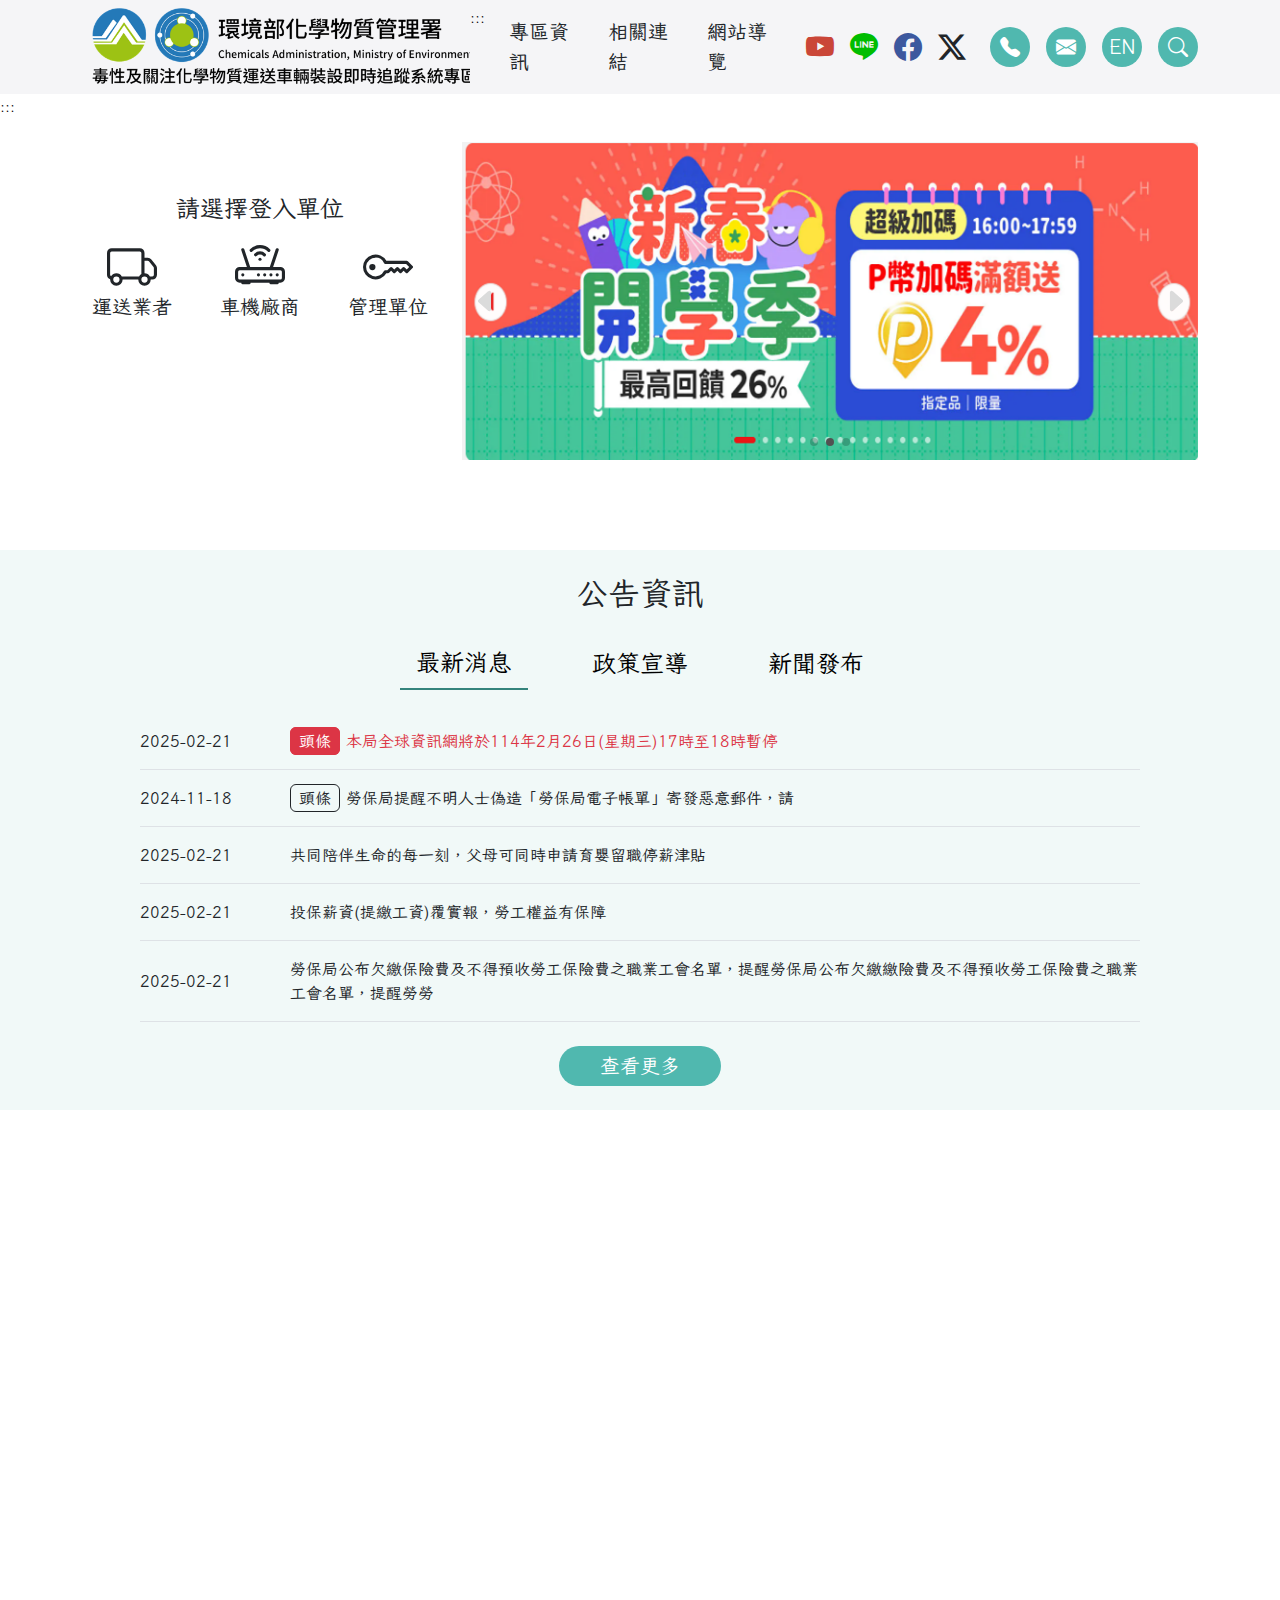
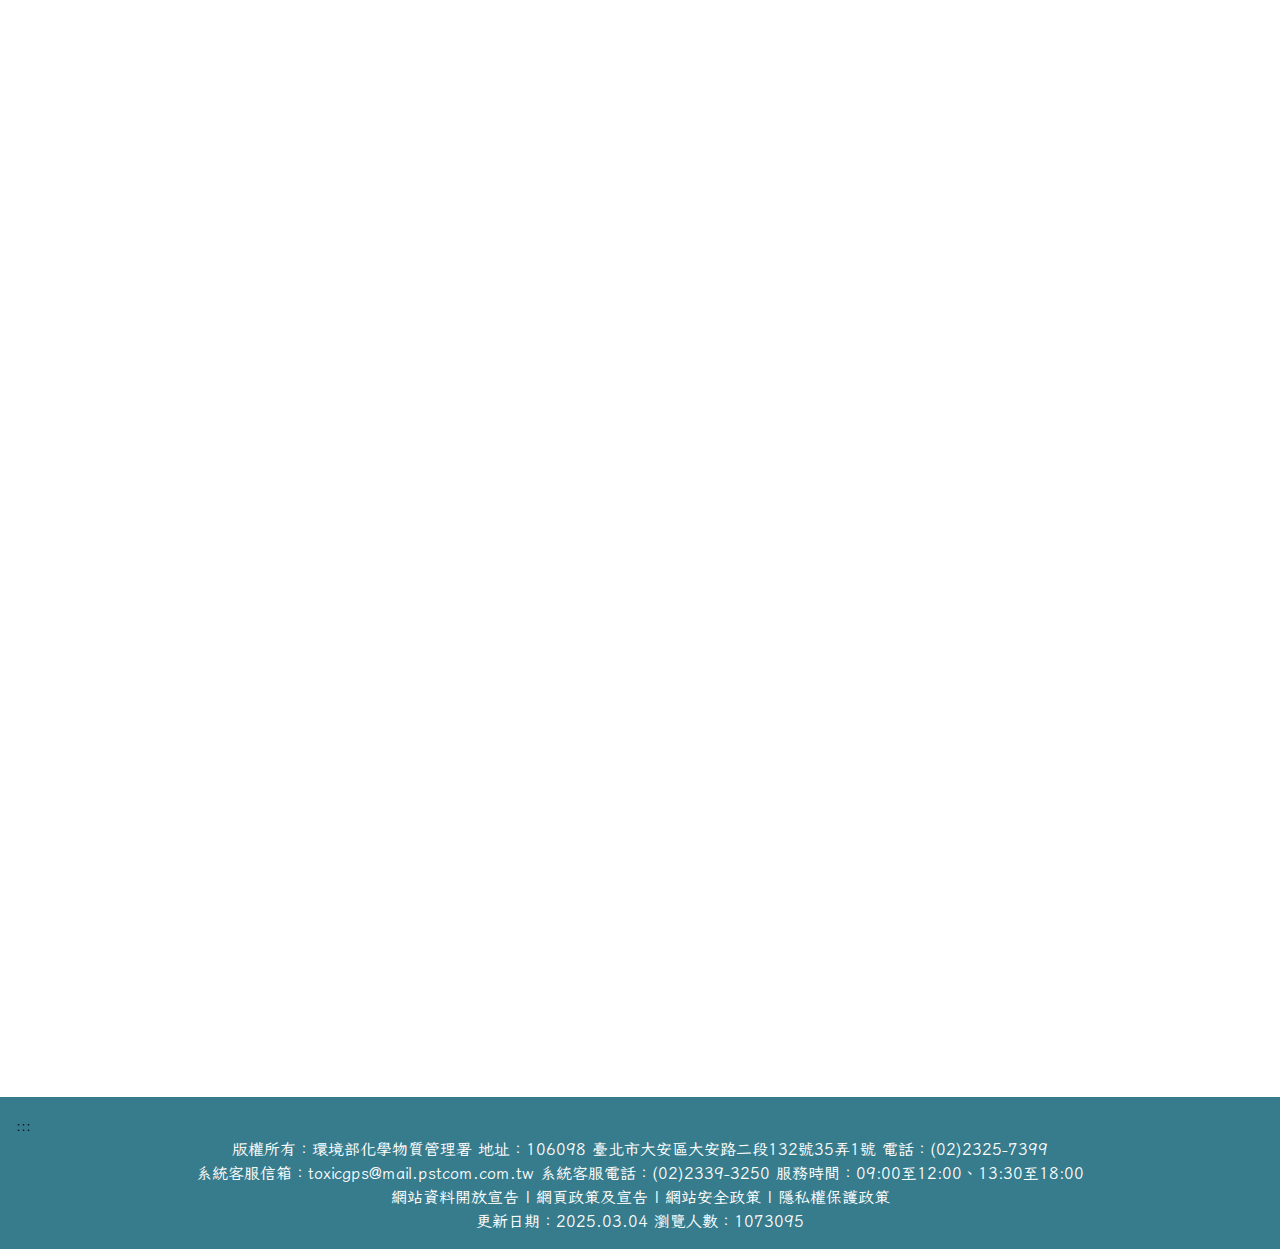
==== commit cbac9436: "增加無障礙設定" ====
--- a/index.html
+++ b/index.html
@@ -18,24 +18,25 @@
         ><span>跳到主要內容</span></a
       >
       <div class="container d-block d-xl-flex justify-content-between">
-        <a href="./index.html" class="logo d-block mx-auto mx-xl-0 mb-3 mb-md-0"
+        <a href="./index.html" class="logo d-block mx-auto mx-xl-0 mb-3 mb-md-0" title="環境部化學物質管理署(點擊回首頁)"
           ><h1>環境部化學物質管理署</h1></a
         >
         <nav class="d-flex justify-content-between justify-content-lg-start gap-4 px-3 px-lg-0">
+          <a accesskey="U" href="#U" name="U" title="上方功能區塊" id="AU">:::</a>
           <ul class="infoList d-block d-lg-flex align-items-center gap-4">
-            <li class="infoWrapItem"><p class="fsc-1">專區資訊</p></li>
-            <li><a href="./02g.html" class="fsc-1">相關連結</a></li>
-            <li><a href="./sitemap.html" class="fsc-1">網站導覽</a></li>
+            <li class="infoWrapItem" title="專區資訊" tabindex="0"><p class="fsc-1">專區資訊</p></li>
+            <li><a href="./02g.html" class="fsc-1" title="相關連結">相關連結</a></li>
+            <li><a href="./sitemap.html" class="fsc-1" title="網站導覽">網站導覽</a></li>
           </ul>
           <div class="d-lg-flex gap-4">
             <ul class="d-flex align-items-center gap-3 mb-2 mb-md-0">
               <li>
-                <a href="#"
+                <a href="https://www.youtube.com/channel/UCDoQX3_K-UBNeDGAxf86Dag" target="_blank" title="Youtube(另開新視窗)"
                   ><i class="bi bi-youtube fsc-3" style="color: #ca4638"></i
                 ></a>
               </li>
               <li>
-                <a href="#"
+                <a href="https://line.me/R/ti/p/KjOox0U09B" target="_blank" title="Line(另開新視窗)"
                   ><i class="bi bi-line fsc-3" style="color: #00bd00"></i
                 ></a>
               </li>
@@ -51,7 +52,7 @@
             <ul class="d-flex align-items-center gap-3">
               <li>
                 <a
-                  href="./contactphone.html"
+                  href="./contactphone.html" target="_blank" title="各局處連絡電話(另開新視窗)"
                   class="iconBg d-flex justify-content-center align-items-center rounded-5"
                   ><i class="bi bi-telephone-fill text-white fsc-1"></i
                 ></a>
@@ -60,6 +61,7 @@
                 <a
                   href="https://epamail.moenv.gov.tw/Front/MailBoxHome"
                   target="_blank"
+                  title="意見信箱(另開新視窗)"
                   rel="noopener"
                   class="iconBg d-flex justify-content-center align-items-center rounded-5"
                   ><i class="bi bi-envelope-fill text-white fsc-1"></i
@@ -75,6 +77,7 @@
               <li>
                 <a
                   href="./search.html"
+                  title="搜尋"
                   class="iconBg d-flex justify-content-center align-items-center rounded-5"
                   ><i class="bi bi-search text-white fsc-1"></i
                 ></a>
@@ -86,38 +89,38 @@
 
       <div class="headerInfoWrap container position-relative gap-5 p-4">
         <ul>
-          <li class="fsc-1 mb-2" style="color: #7f7f7f">車輛審驗</li>
+          <li class="fsc-1 mb-2" style="color: #7f7f7f"><p>車輛審驗</p></li>
           <li class="fsc-1 ms-3 mb-2">
-            <a href="./02c.html">正式核可車機型號</a>
+            <a href="./02c.html" title="正式核可車機型號">正式核可車機型號</a>
           </li>
-          <li class="fsc-1 ms-3 mb-2">環境部委託審驗單位</li>
+          <li class="fsc-1 ms-3 mb-2" title="環境部委託審驗單位">環境部委託審驗單位</li>
         </ul>
         <ul>
-          <li class="fsc-1 mb-2" style="color: #7f7f7f">操作流程</li>
+          <li class="fsc-1 mb-2" style="color: #7f7f7f"><p>操作流程</p></li>
           <li class="fsc-1 ms-3 mb-2">
             <a
               href="https://toxicgps.moenv.gov.tw/gpszone/download/113%E5%B9%B4%E6%AF%92%E9%97%9C%E5%8C%96%E7%89%A9GPS%E5%AF%A9%E9%A9%97%E6%89%8B%E5%86%8A.pdf
             "
-              target="_blank"
+              target="_blank" title="系統審驗操作手冊"
               >系統審驗操作手冊</a
             >
           </li>
-          <li class="fsc-1 ms-3 mb-2">系統審驗操作影片</li>
+          <li class="fsc-1 ms-3 mb-2" title="系統審驗操作影片">系統審驗操作影片</li>
         </ul>
         <ul>
-          <li class="fsc-1 mb-2" style="color: #7f7f7f">參考資料</li>
+          <li class="fsc-1 mb-2" style="color: #7f7f7f"><p>參考資料</p></li>
           <li class="fsc-1 ms-3 mb-2">
             <a
               href="https://toxicgps.moenv.gov.tw/gpszone/download/113GPS%E8%AA%AA%E6%98%8E%E6%9C%83%E7%B0%A1%E5%A0%B1_%E4%BF%AE%E8%A8%82%E7%89%88.pdf
             "
-              target="_blank"
+              target="_blank" title="業者說明會簡報"
               >業者說明會簡報</a
             >
           </li>
           <li class="fsc-1 ms-3 mb-2">
             <a
               href="https://toxicgps.moenv.gov.tw/gpszone/download/%E8%BB%8A%E6%A9%9F%E5%85%88%E6%9C%9F%E6%B8%AC%E8%A9%A6%E6%96%87%E4%BB%B6_112.zip
-            "
+            " title="車機先期測試資料表"
               >車機先期測試資料表</a
             >
           </li>
@@ -132,8 +135,8 @@
           <div class="row my-4" style="min-height: 384px">
             <div id="loginList" class="col-lg-4 order-1 order-lg-0 mt-4">
               <p class="text-center fsc-2 mt-4 mb-3">請選擇登入單位</p>
-              <div class="d-flex justify-content-center gap-5">
-                <div id="userBtn" class="cursor-pointer text-center">
+              <div id="loginSelect" class="d-flex justify-content-center gap-5">
+                <div class="cursor-pointer text-center" data-login-select="user" tabindex="0" title="運送業者">
                   <svg
                     xmlns="http://www.w3.org/2000/svg"
                     width="50"
@@ -148,7 +151,7 @@
                   </svg>
                   <p class="fsc-1">運送業者</p>
                 </div>
-                <div class="cursor-pointer text-center">
+                <div class="cursor-pointer text-center" data-login-select="firm" tabindex="0" title="車機廠商">
                   <svg
                     xmlns="http://www.w3.org/2000/svg"
                     width="50"
@@ -170,7 +173,7 @@
                   </svg>
                   <p class="fsc-1">車機廠商</p>
                 </div>
-                <div class="cursor-pointer text-center">
+                <div class="cursor-pointer text-center" data-login-select="admin" tabindex="0" title="管理單位">
                   <svg
                     xmlns="http://www.w3.org/2000/svg"
                     width="50"
@@ -188,51 +191,40 @@
                 </div>
               </div>
             </div>
-            <div id="userWrap" class="d-none col-lg-4 order-1 order-lg-0">
+            <div id="loginWrap" class="d-none col-lg-4 order-1 order-lg-0">
               <div
-                id="userSelect"
+                id="loginHeader"
                 class="d-flex justify-content-between align-items-center mt-4 mb-3"
               >
                 <div class="d-flex">
-                  <div class="text-center px-3">
-                    <svg
-                      xmlns="http://www.w3.org/2000/svg"
-                      width="50"
-                      height="50"
-                      fill="currentColor"
-                      class="bi bi-truck"
-                      viewBox="0 0 16 16"
-                    >
-                      <path
-                        d="M0 3.5A1.5 1.5 0 0 1 1.5 2h9A1.5 1.5 0 0 1 12 3.5V5h1.02a1.5 1.5 0 0 1 1.17.563l1.481 1.85a1.5 1.5 0 0 1 .329.938V10.5a1.5 1.5 0 0 1-1.5 1.5H14a2 2 0 1 1-4 0H5a2 2 0 1 1-3.998-.085A1.5 1.5 0 0 1 0 10.5zm1.294 7.456A2 2 0 0 1 4.732 11h5.536a2 2 0 0 1 .732-.732V3.5a.5.5 0 0 0-.5-.5h-9a.5.5 0 0 0-.5.5v7a.5.5 0 0 0 .294.456M12 10a2 2 0 0 1 1.732 1h.768a.5.5 0 0 0 .5-.5V8.35a.5.5 0 0 0-.11-.312l-1.48-1.85A.5.5 0 0 0 13.02 6H12zm-9 1a1 1 0 1 0 0 2 1 1 0 0 0 0-2m9 0a1 1 0 1 0 0 2 1 1 0 0 0 0-2"
-                      />
-                    </svg>
-                    <p class="fsc-1">運送業者</p>
-                  </div>
-                  <div id="line"></div>
+                  <div id="selectedTitle" class="text-center px-3">
+                  </div>
+                  <div class="line"></div>
                 </div>
 
                 <div
-                  id="selectLogin"
+                  id="loginType"
                   class="d-flex flex-column justify-content-center gap-2"
                 >
                   <button
                     type="button"
                     class="selectBtnCustom d-block mx-auto fsc-1 px-3 active"
-                    data-select-login="card"
+                    data-login-type="card"
                   >
                     自然人憑證登入</button
                   ><button
                     type="button"
                     class="selectBtnCustom d-block mx-auto fsc-1 px-3"
-                    data-select-login="account"
+                    data-login-type="account"
                   >
                     帳號密碼登入
                   </button>
                 </div>
                 <i
-                  id="userCloseBtn"
+                  id="loginHeaderCloseBtn"
                   class="cursor-pointer bi bi-x-circle fsc-4"
+                  tabindex="0"
+                  title="返回登入單位選擇"
                 ></i>
               </div>
               <div id="cardForm" class="p-2">
@@ -302,6 +294,8 @@
                       <i
                         id="noticeCloseBtn"
                         class="cursor-pointer bi bi-x-circle-fill fsc-3"
+                        tabindex="0"
+                        title="關閉注意事項窗格"
                       ></i>
                     </div>
                   </div>
@@ -547,8 +541,7 @@
               >
                 <img
                   src="./images/checked.png"
-                  class="me-2"
-                  style="width: 50px; height: 50px"
+                  class="serviceIcon me-2"
                 />即時追蹤系統妥善率
               </button>
               <button
@@ -564,8 +557,7 @@
               >
                 <img
                   src="./images/protection.png"
-                  class="me-2"
-                  style="width: 50px; height: 50px"
+                  class="serviceIcon me-2"
                 />正式核可車輛
               </button>
               <button
@@ -581,8 +573,7 @@
               >
                 <img
                   src="./images/list.png"
-                  class="me-2"
-                  style="width: 50px; height: 50px"
+                  class="serviceIcon me-2"
                 />操作證明文件查詢
               </button>
             </div>
@@ -598,12 +589,12 @@
             <div class="row">
               <div class="col-lg-5 mb-5 mb-md-0">
                 <div class="d-block d-md-flex gap-2 mb-2">
-                  <div class="d-flex align-items-center mb-2 mb-md-0">
-                    <label for="yearSearch" class="form-label w-50">年度查詢：</label>
+                  <div class="d-flex align-items-center w-auto w-md-50 mb-2 mb-md-0">
+                    <label for="yearSearch" class="form-label w-50 w-lg-auto">年度查詢：</label>
                     <select
                       id="yearSearch"
-                      class="form-select"
-                      aria-label="year select"
+                      class="form-select w-lg-50"
+                      aria-label="年度選擇"
                     >
                       <option selected>114</option>
                       <option value="113">113</option>
@@ -611,12 +602,12 @@
                       <option value="111">111</option>
                     </select>
                   </div>
-                  <div class="d-flex align-items-center">
-                    <label for="monthSearch" class="form-label w-50">月份查詢：</label>
+                  <div class="d-flex align-items-center w-auto w-md-50">
+                    <label for="monthSearch" class="form-label w-50 w-lg-auto">月份查詢：</label>
                     <select
                       id="monthSearch"
-                      class="form-select"
-                      aria-label="month select"
+                      class="form-select w-lg-50"
+                      aria-label="月份選擇"
                     >
                       <option selected>4</option>
                       <option value="3">3</option>
@@ -646,7 +637,7 @@
                     </tr>
                   </tbody>
                 </table>
-                <span>* 車輛編號謹照管制編號依序排列，無特殊意義 </span>
+                <span>* 車輛編號謹照管制編號依序排列，無特殊意義</span>
               </div>
               <div class="col-lg-7">
                 <h3 class="fsc-2 mb-2">即時追蹤系統妥善率計算說明：</h3>
@@ -711,7 +702,7 @@
                       />
                     </div>
                     <div class="d-flex align-items-center">
-                      <label for="countySearch" class="form-label w-50"
+                      <label for="countySearch" class="form-label w-50 w-md-75"
                         >縣市：</label
                       >
                       <select
@@ -770,7 +761,7 @@
                       </tr>
                     </tbody>
                   </table>
-                  <span>* 車輛編號謹照管制編號依序排列，無特殊意義 </span>
+                  <span>* 車輛編號謹照管制編號依序排列，無特殊意義</span>
                 </div>
                 <div class="col-lg-5">
                   <div class="svgContainer">
@@ -899,7 +890,7 @@
               tabindex="0"
             >
             <div class="d-flex align-items-center mb-4">
-              <label for="documentSearch" class="form-label w-50"
+              <label for="documentSearch" class="form-label w-50 w-lg-10"
                 >條件查詢：</label
               >
               <input
@@ -1158,6 +1149,7 @@
       </section>
     </main>
     <footer class="footerBg p-3">
+      <a accesskey="Z" href="#Z" name="Z" title="下方連結區塊" id="AZ">:::</a>
       <div class="container">
         <div class="d-md-none">
           <div class="row">
--- a/css/base.css
+++ b/css/base.css
@@ -50,6 +50,10 @@
 a[accesskey],
 .tactile {
   font-size: 0.875rem;
+  color: #000;
+}
+
+.tactile {
   color: transparent;
   position: absolute;
   z-index: 50;
@@ -99,6 +103,100 @@
 
 .w-85 {
   width: 85% !important;
+}
+
+@media (min-width: 768px) {
+  .w-md-15 {
+    width: 15% !important;
+  }
+
+  .w-md-25 {
+    width: 25% !important;
+  }
+
+  .w-md-35 {
+    width: 35% !important;
+  }
+
+  .w-md-50 {
+    width: 50% !important;
+  }
+
+  .w-md-75 {
+    width: 75% !important;
+  }
+
+  .w-md-85 {
+    width: 85% !important;
+  }
+
+  .w-md-auto {
+    width: auto !important;
+  }
+}
+
+@media (min-width: 992px) {
+  .w-lg-10 {
+    width: 10% !important;
+  }
+
+  .w-lg-15 {
+    width: 15% !important;
+  }
+
+  .w-lg-25 {
+    width: 25% !important;
+  }
+
+  .w-lg-35 {
+    width: 35% !important;
+  }
+
+  .w-lg-50 {
+    width: 50% !important;
+  }
+
+  .w-lg-75 {
+    width: 75% !important;
+  }
+
+  .w-lg-85 {
+    width: 85% !important;
+  }
+
+  .w-lg-auto {
+    width: auto !important;
+  }
+}
+
+@media (min-width: 1200px) {
+  .w-xl-15 {
+    width: 15% !important;
+  }
+
+  .w-xl-25 {
+    width: 25% !important;
+  }
+
+  .w-xl-35 {
+    width: 35% !important;
+  }
+
+  .w-xl-50 {
+    width: 50% !important;
+  }
+
+  .w-xl-75 {
+    width: 75% !important;
+  }
+
+  .w-xl-85 {
+    width: 85% !important;
+  }
+
+  .w-xl-auto {
+    width: auto !important;
+  }
 }
 
 .headerBg {
--- a/css/index.css
+++ b/css/index.css
@@ -97,6 +97,11 @@
   border-radius: 10px;
 }
 
+.serviceIcon {
+  width: 25px;
+  height: 25px;
+}
+
 /* 視覺化圖示 */
 .svgContainer {
   width: 100%;
@@ -137,7 +142,6 @@
   opacity: 1;
   transform: translateY(0);
 }
-
 /* 視覺化圖示 */
 
 .businessWrap ul li a {
@@ -221,16 +225,21 @@
   .newsContent > li > p {
     width: 85%;
   }
-}
-
-#userSelect,
+
+  .serviceIcon {
+    width: 50px;
+    height: 50px;
+  }
+}
+
+#loginHeader,
 #cardForm,
 #accountForm {
   position: relative;
   animation: none;
 }
 
-#line {
+.line {
   margin: auto;
   -webkit-transform: translateY(76px);
   -moz-transform: translateY(76px);
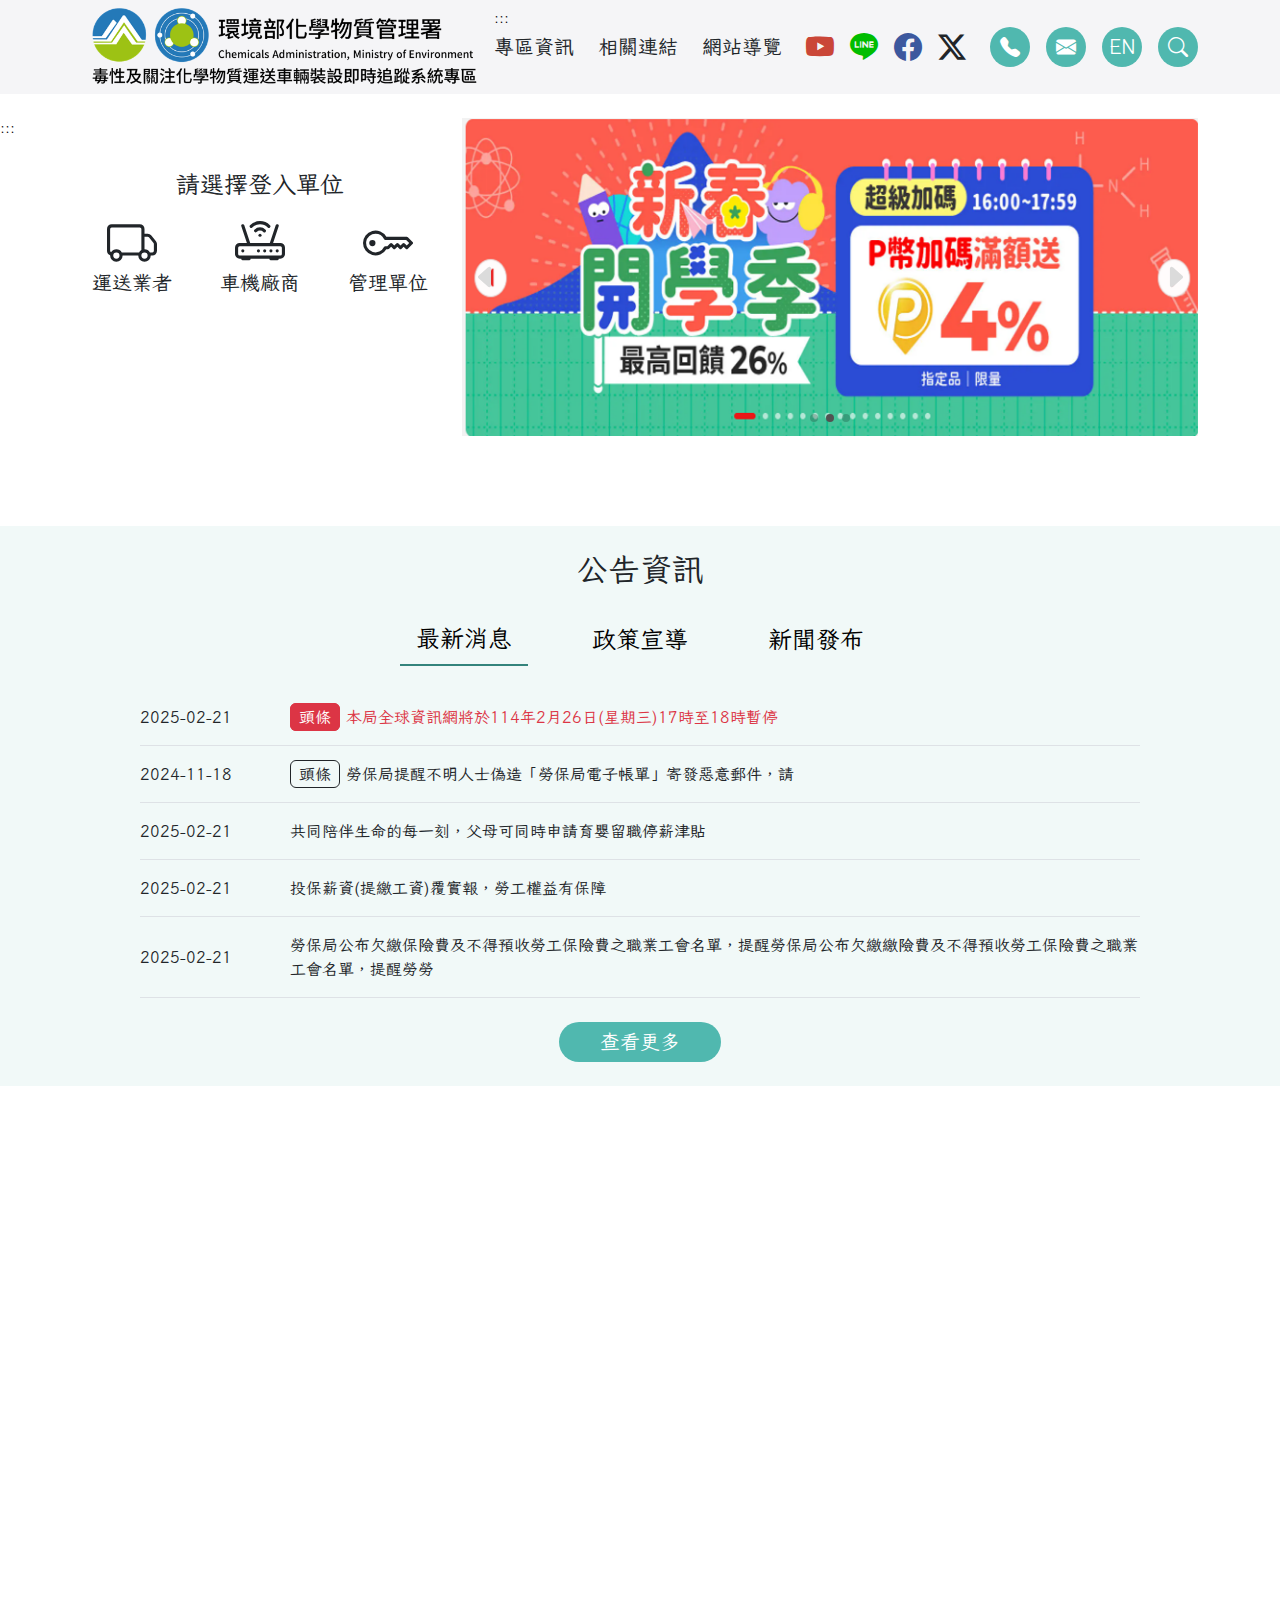
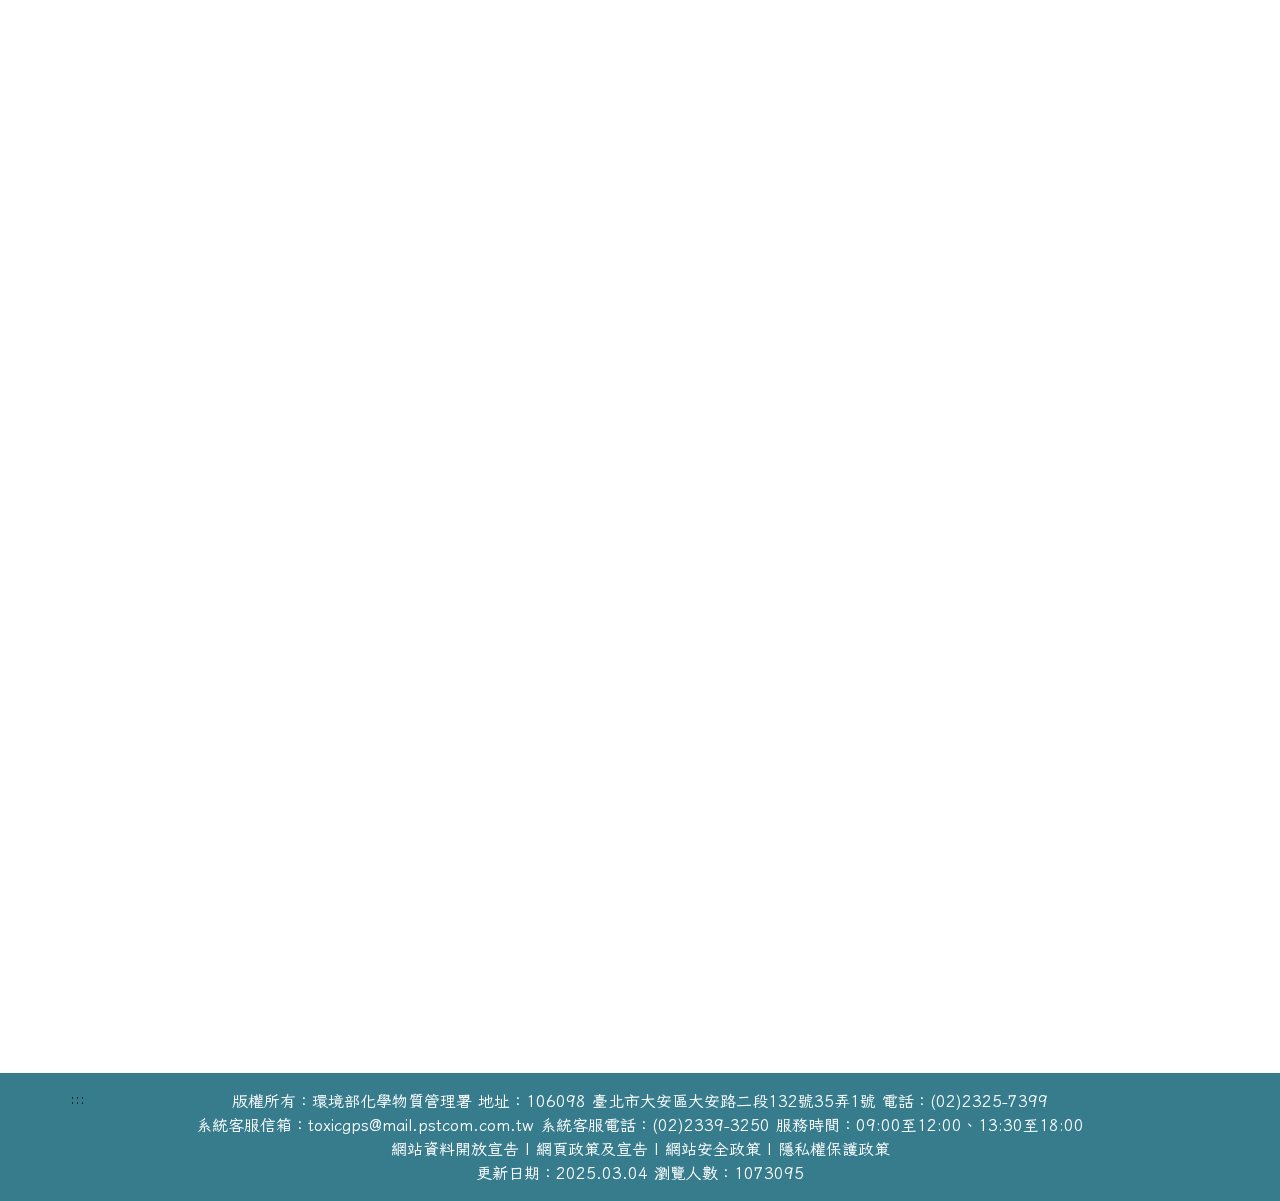
==== commit d035e7e7: "修改無障礙設定" ====
--- a/index.html
+++ b/index.html
@@ -21,7 +21,7 @@
         <a href="./index.html" class="logo d-block mx-auto mx-xl-0 mb-3 mb-md-0" title="環境部化學物質管理署(點擊回首頁)"
           ><h1>環境部化學物質管理署</h1></a
         >
-        <nav class="d-flex justify-content-between justify-content-lg-start gap-4 px-3 px-lg-0">
+        <nav class="d-flex justify-content-between justify-content-lg-start gap-4 position-relative px-3 px-lg-0">
           <a accesskey="U" href="#U" name="U" title="上方功能區塊" id="AU">:::</a>
           <ul class="infoList d-block d-lg-flex align-items-center gap-4">
             <li class="infoWrapItem" title="專區資訊" tabindex="0"><p class="fsc-1">專區資訊</p></li>
@@ -1149,8 +1149,8 @@
       </section>
     </main>
     <footer class="footerBg p-3">
-      <a accesskey="Z" href="#Z" name="Z" title="下方連結區塊" id="AZ">:::</a>
-      <div class="container">
+      <div class="container position-relative">
+        <a accesskey="Z" href="#Z" name="Z" title="下方連結區塊" id="AZ">:::</a>
         <div class="d-md-none">
           <div class="row">
             <div class="mb-3"><p>版權所有：環境部化學物質管理署</p></div>
--- a/css/base.css
+++ b/css/base.css
@@ -49,14 +49,16 @@
 
 a[accesskey],
 .tactile {
+  position: absolute;
+  top: 0;
+  left: 0;
+  z-index: 50;
   font-size: 0.875rem;
   color: #000;
 }
 
 .tactile {
   color: transparent;
-  position: absolute;
-  z-index: 50;
 }
 
 .tactile:focus {
--- a/css/index.css
+++ b/css/index.css
@@ -23,10 +23,7 @@
   color: #fff;
 }
 
-.newsSwiper .swiper-button-prev:after {
-  content: '';
-}
-
+.newsSwiper .swiper-button-prev:after,
 .newsSwiper .swiper-button-next:after {
   content: '';
 }
@@ -35,10 +32,7 @@
   background-color: #525252;
 }
 
-.newsBg .nav-tabs .nav-link:hover {
-  border-bottom: 2px solid #34847c !important;
-}
-
+.newsBg .nav-tabs .nav-link:hover,
 .newsBg .nav-tabs .nav-link.active {
   border-bottom: 2px solid #34847c !important;
 }
@@ -87,11 +81,7 @@
   font-weight: 700;
 }
 
-#service-tab button:hover {
-  background-color: #f2f2f2 !important;
-  border-radius: 10px;
-}
-
+#service-tab button:hover,
 #service-tab .active {
   background-color: #f2f2f2 !important;
   border-radius: 10px;
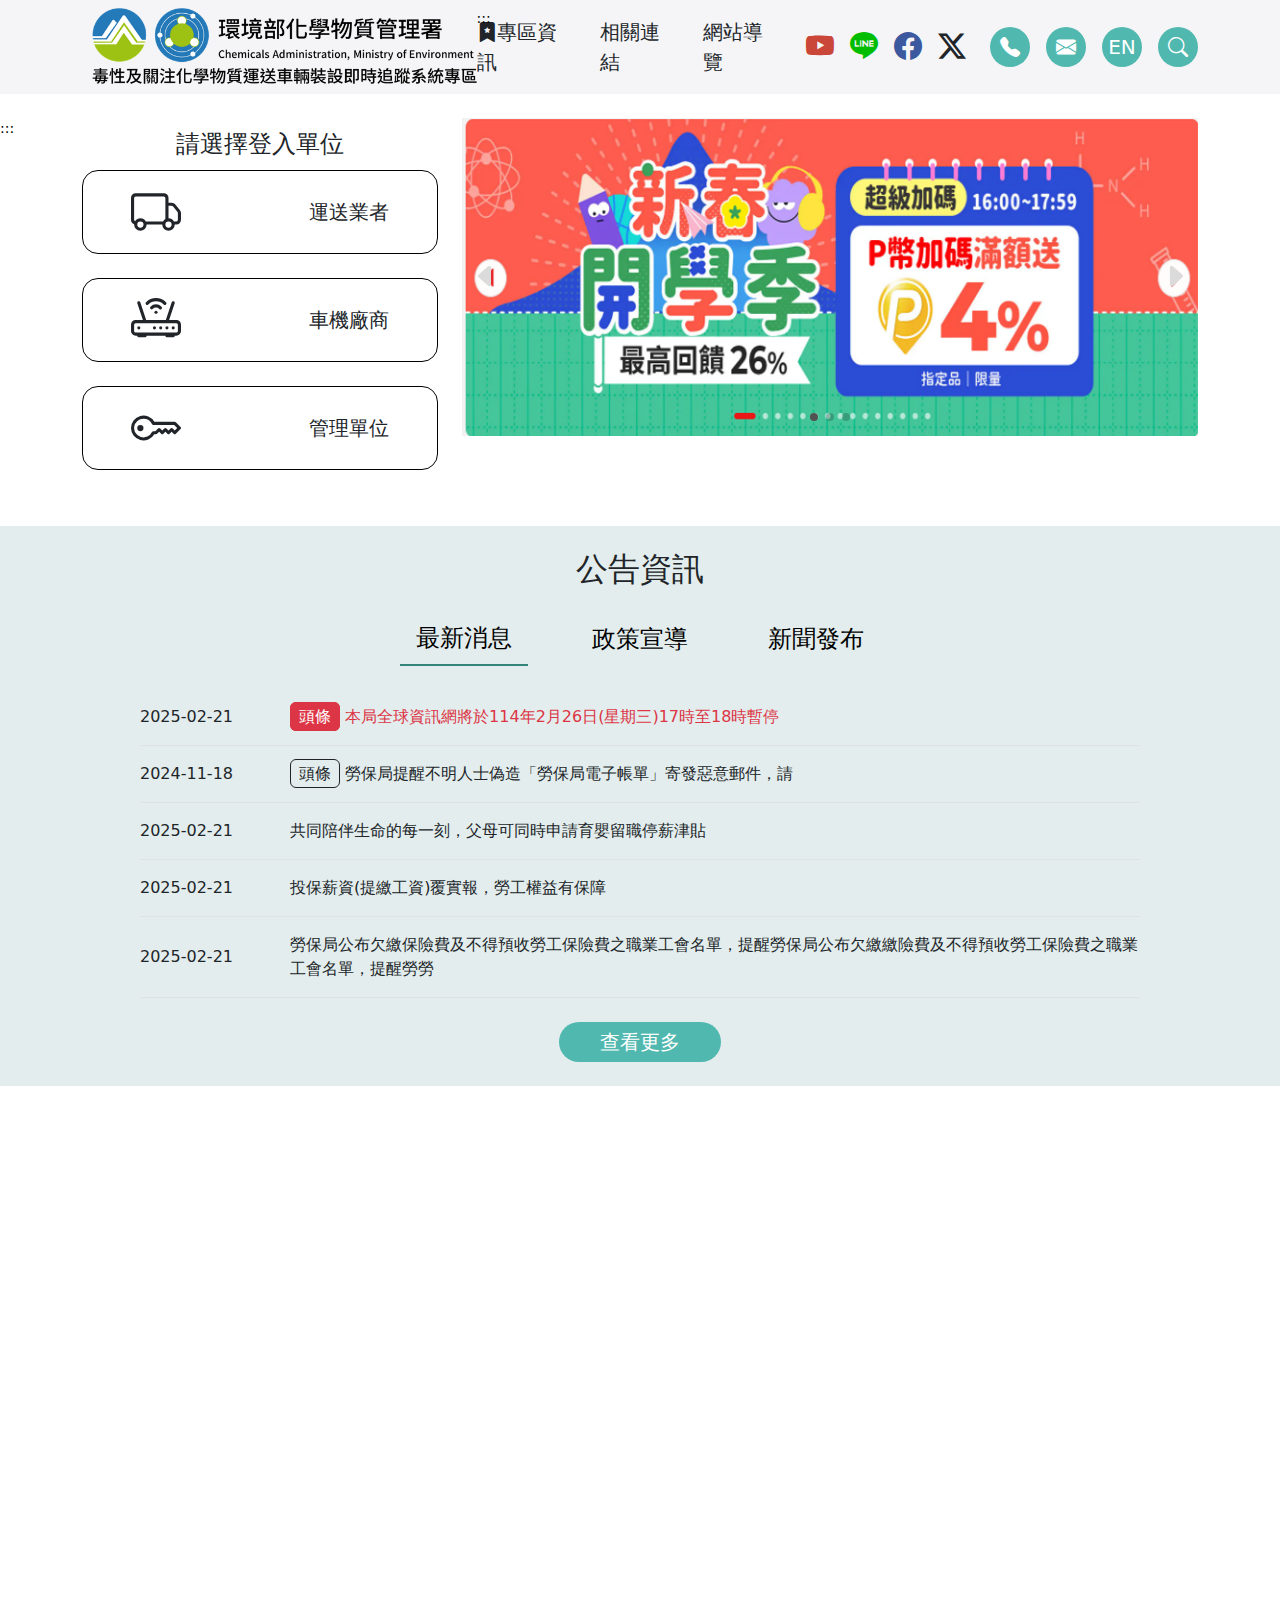
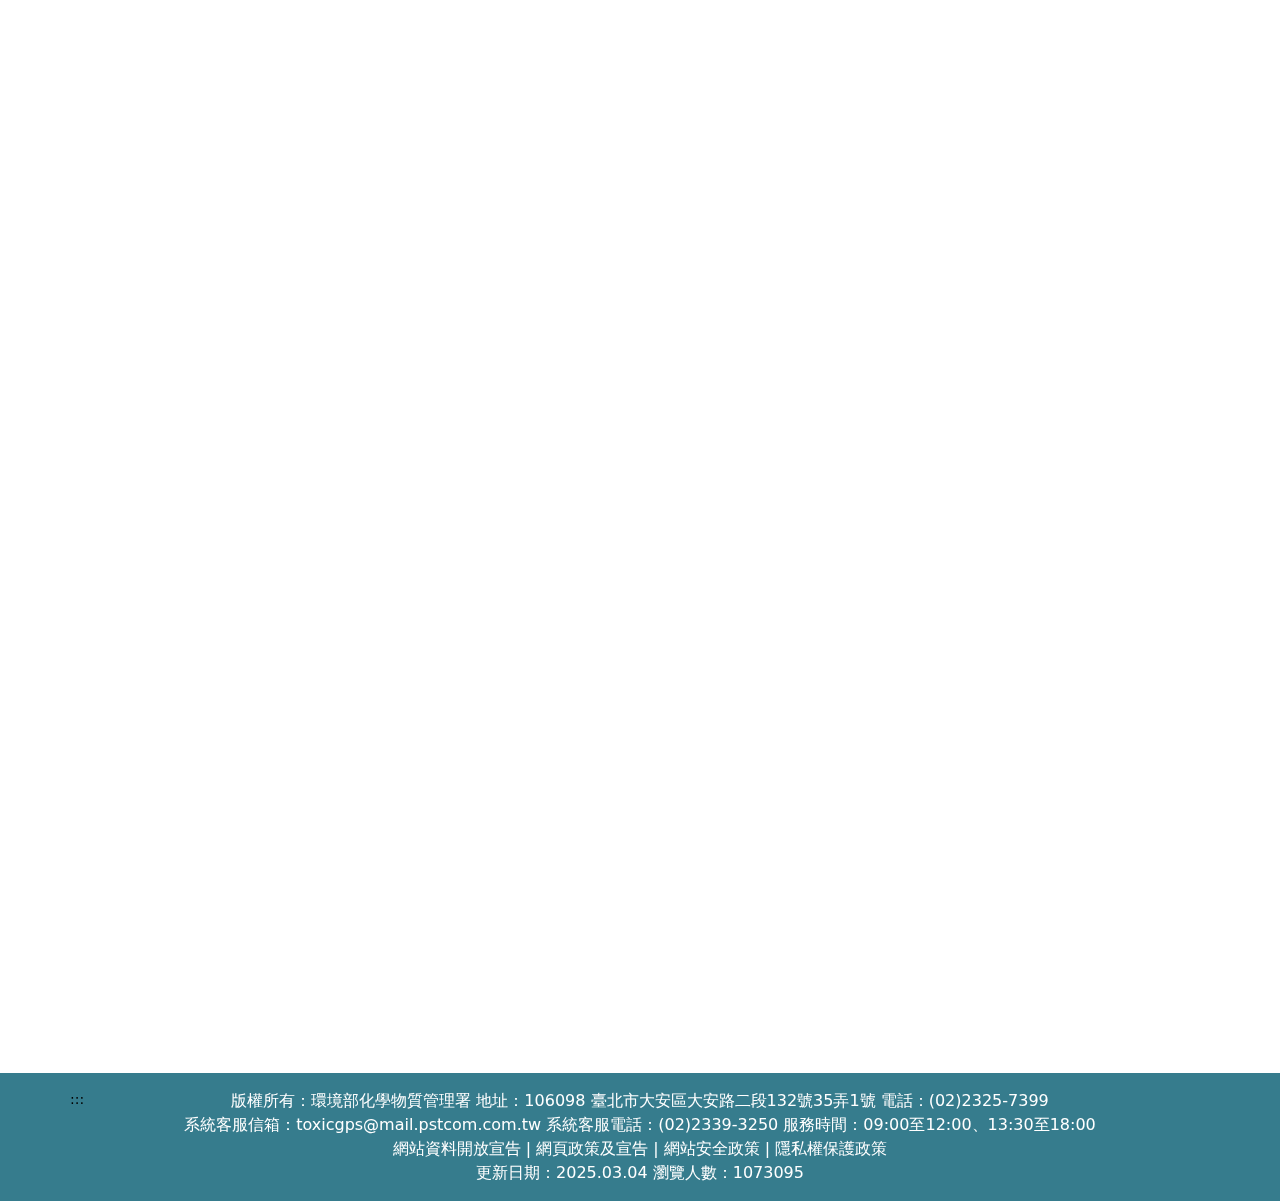
==== commit 32231b23: "修改版面" ====
--- a/index.html
+++ b/index.html
@@ -24,7 +24,7 @@
         <nav class="d-flex justify-content-between justify-content-lg-start gap-4 position-relative px-3 px-lg-0">
           <a accesskey="U" href="#U" name="U" title="上方功能區塊" id="AU">:::</a>
           <ul class="infoList d-block d-lg-flex align-items-center gap-4">
-            <li class="infoWrapItem" title="專區資訊" tabindex="0"><p class="fsc-1">專區資訊</p></li>
+            <li class="infoWrapItem" title="專區資訊" tabindex="0"><p class="fsc-1"><i class="bi bi-bookmark-star-fill"></i>專區資訊</p></li>
             <li><a href="./02g.html" class="fsc-1" title="相關連結">相關連結</a></li>
             <li><a href="./sitemap.html" class="fsc-1" title="網站導覽">網站導覽</a></li>
           </ul>
@@ -133,10 +133,10 @@
         <a accesskey="R" href="#R" name="R" title="主內容區域" id="AR">:::</a>
         <div class="container">
           <div class="row my-4" style="min-height: 384px">
-            <div id="loginList" class="col-lg-4 order-1 order-lg-0 mt-4">
-              <p class="text-center fsc-2 mt-4 mb-3">請選擇登入單位</p>
-              <div id="loginSelect" class="d-flex justify-content-center gap-5">
-                <div class="cursor-pointer text-center" data-login-select="user" tabindex="0" title="運送業者">
+            <div id="loginList" class="col-lg-4 order-1 order-lg-0 mt-2">
+              <p class="text-center fsc-2 mb-2">請選擇登入單位</p>
+              <div id="loginSelect" class="d-flex flex-column justify-content-center gap-4">
+                <div class="cursor-pointer d-flex justify-content-between align-items-center border border-black rounded-4 px-5 py-3" data-login-select="user" tabindex="0" title="運送業者">
                   <svg
                     xmlns="http://www.w3.org/2000/svg"
                     width="50"
@@ -151,7 +151,7 @@
                   </svg>
                   <p class="fsc-1">運送業者</p>
                 </div>
-                <div class="cursor-pointer text-center" data-login-select="firm" tabindex="0" title="車機廠商">
+                <div class="cursor-pointer d-flex justify-content-between align-items-center border border-black rounded-4 px-5 py-3" data-login-select="firm" tabindex="0" title="車機廠商">
                   <svg
                     xmlns="http://www.w3.org/2000/svg"
                     width="50"
@@ -173,7 +173,7 @@
                   </svg>
                   <p class="fsc-1">車機廠商</p>
                 </div>
-                <div class="cursor-pointer text-center" data-login-select="admin" tabindex="0" title="管理單位">
+                <div class="cursor-pointer d-flex justify-content-between align-items-center border border-black rounded-4 px-5 py-3" data-login-select="admin" tabindex="0" title="管理單位">
                   <svg
                     xmlns="http://www.w3.org/2000/svg"
                     width="50"
@@ -717,10 +717,11 @@
                       </select>
                     </div>
                   </div>
-                  <div class="d-block d-md-flex justify-content-between">
+                  <div class="d-block d-md-flex justify-content-between mb-2">
                     <p>查詢時間：2025年1月10日 16:30:34</p>
                     <p>清單下載</p>
                   </div>
+                  <p class="mb-2">車輛總數：</p>
                   <table
                     class="table table-custom table-bordered border-white table-striped text-center"
                   >
@@ -996,7 +997,8 @@
           <ul class="row">
             <li class="col-md-6 col-lg-4 mb-4">
               <a
-                href="#"
+                href="https://www.cha.gov.tw/sp-toch-list-1.html"
+                target="_blank"
                 class="hoverScale"
                 style="height: 200px"
                 title="毒性及關注化學物質分類說明(另開新視窗)"
@@ -1004,7 +1006,7 @@
                 <div
                   class="pic picFill"
                   style="
-                    background-image: url(./images/example2.png);
+                    background-image: url(./images/business-1.png);
                     background-size: cover;
                     background-position: center center;
                     background-repeat: no-repeat;
@@ -1029,7 +1031,7 @@
                 <div
                   class="pic picFill"
                   style="
-                    background-image: url(./images/example3.jpg);
+                    background-image: url(./images/business-2.jpg);
                     background-size: cover;
                     background-position: center center;
                     background-repeat: no-repeat;
@@ -1054,7 +1056,7 @@
                 <div
                   class="pic picFill"
                   style="
-                    background-image: url(./images/example2.png);
+                    background-image: url(./images/business-3.jpg);
                     background-size: cover;
                     background-position: center center;
                     background-repeat: no-repeat;
@@ -1079,7 +1081,7 @@
                 <div
                   class="pic picFill"
                   style="
-                    background-image: url(./images/example2.png);
+                    background-image: url(./images/business-4.jpg);
                     background-size: cover;
                     background-position: center center;
                     background-repeat: no-repeat;
@@ -1104,7 +1106,7 @@
                 <div
                   class="pic picFill"
                   style="
-                    background-image: url(./images/example2.png);
+                    background-image: url(./images/business-5.jpg);
                     background-size: cover;
                     background-position: center center;
                     background-repeat: no-repeat;
@@ -1129,7 +1131,7 @@
                 <div
                   class="pic picFill"
                   style="
-                    background-image: url(./images/example2.png);
+                    background-image: url(./images/business-6.jpg);
                     background-size: cover;
                     background-position: center center;
                     background-repeat: no-repeat;
--- a/css/base.css
+++ b/css/base.css
@@ -1,4 +1,4 @@
-@import url('https://fonts.googleapis.com/css2?family=Iansui&display=swap');
+/* @import url('https://fonts.googleapis.com/css2?family=Iansui&display=swap'); */
 
 /* @font-face {
   font-family: 'iansui';
@@ -6,7 +6,7 @@
 } */
 
 * {
-  font-family: 'Iansui', system-ui, -apple-system, 'Segoe UI', Roboto,
+  font-family: '微軟正黑體', system-ui, -apple-system, 'Segoe UI', Roboto,
     'Helvetica Neue', 'Noto Sans', 'Liberation Sans', Arial, sans-serif,
     'Apple Color Emoji', 'Segoe UI Emoji', 'Segoe UI Symbol', 'Noto Color Emoji';
 }
@@ -233,6 +233,10 @@
   display: block;
 }
 
+.headerInfoWrap li:not(:first-child):hover {
+  border-bottom: 1px solid #000;
+}
+
 /* 霧化效果 */
 .backdropBlur {
   display: none;
--- a/css/index.css
+++ b/css/index.css
@@ -1,5 +1,5 @@
 .newsBg {
-  background-color: #f1f9f8;
+  background-color: #e3eded;
 }
 
 .infoBg {
